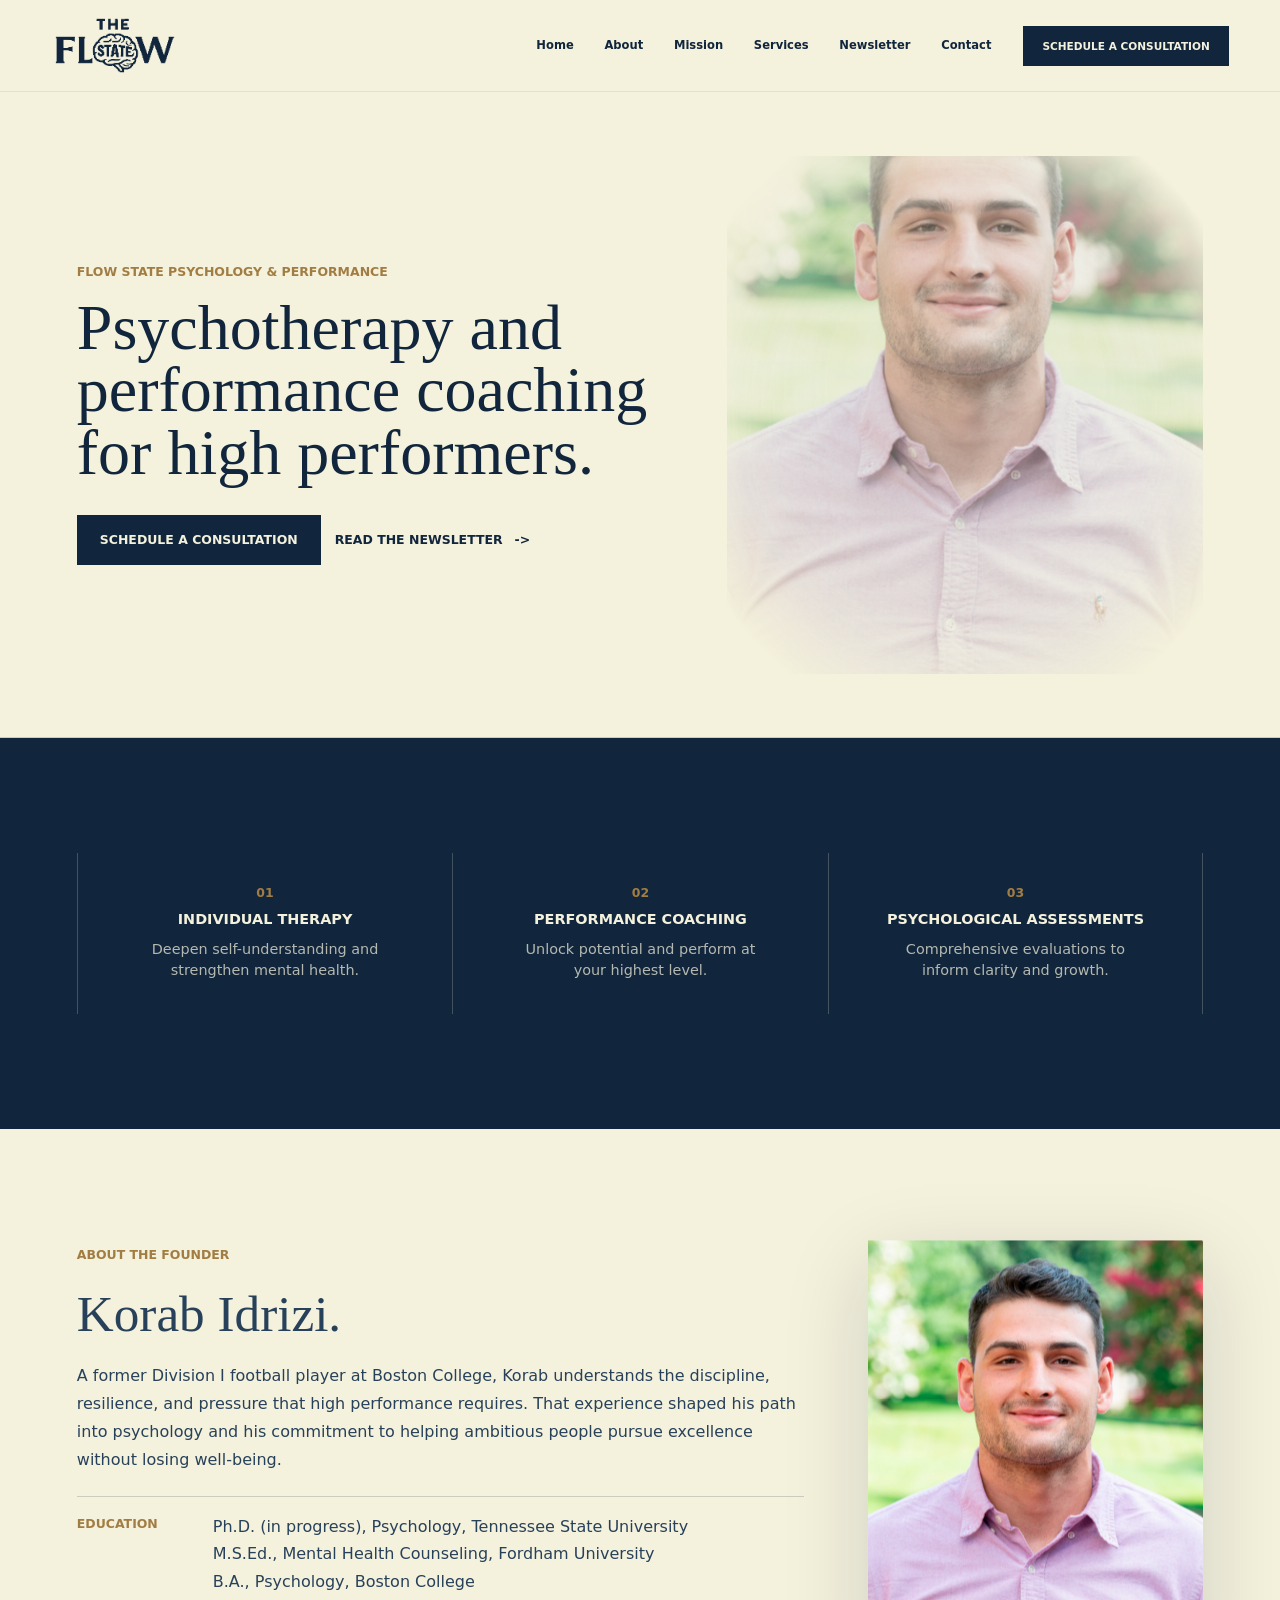
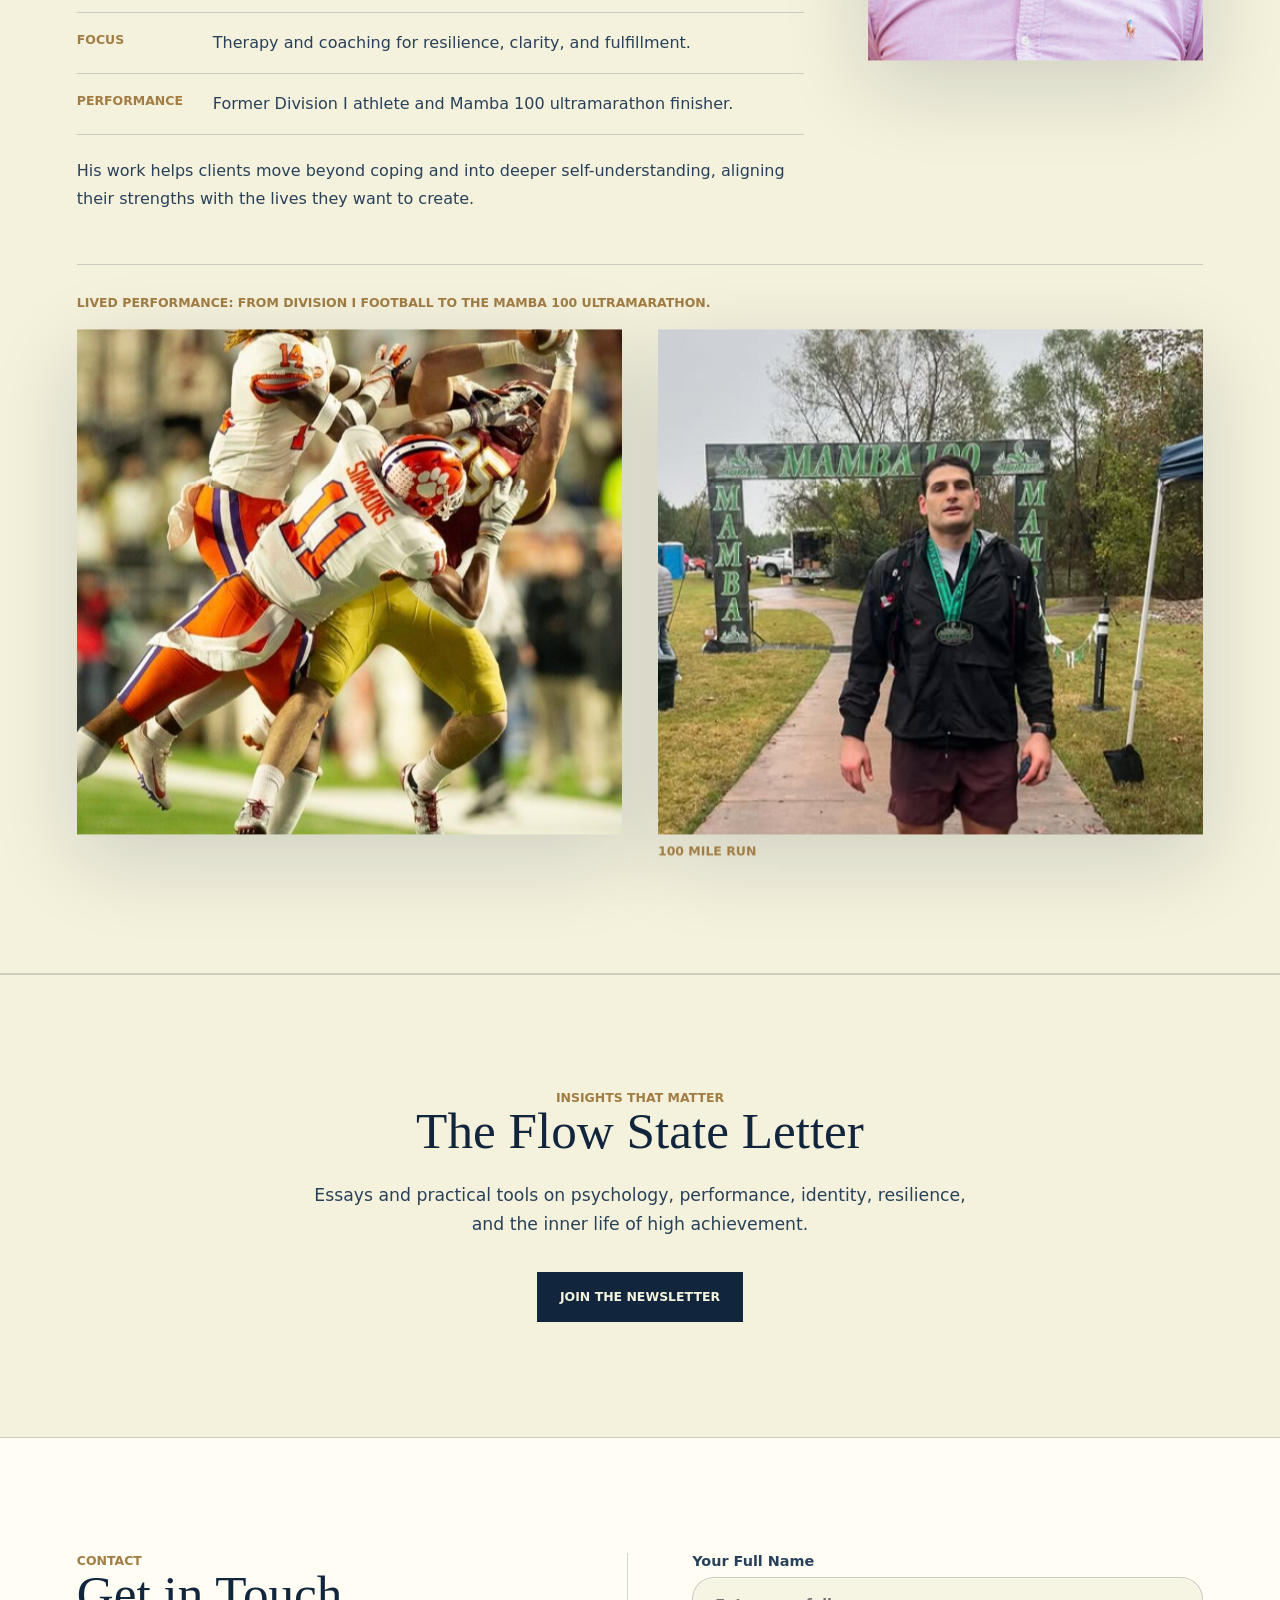
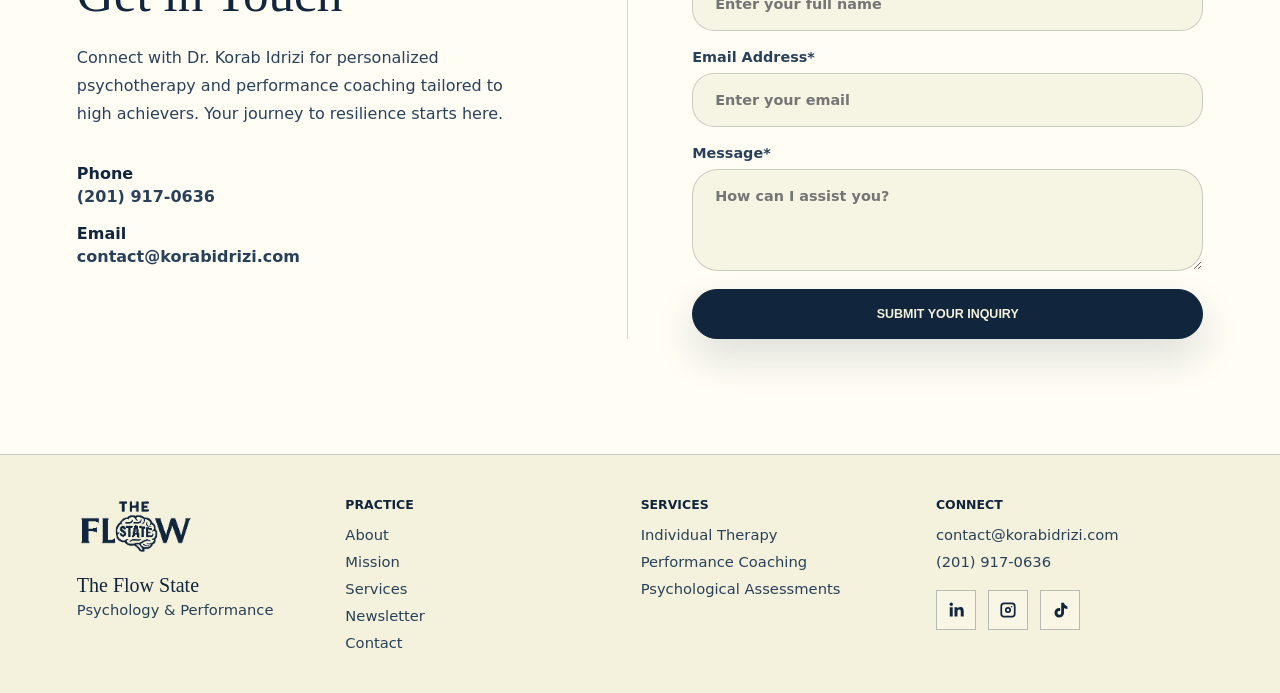
==== index.html @ d8d3789c "Initial commit" ====
<!doctype html>
<html lang="en">
  <head>
    <meta charset="UTF-8" />
    <meta name="viewport" content="width=device-width, initial-scale=1.0" />
    <title>The Flow State | Psychology & Performance</title>
    <meta
      name="description"
      content="Psychotherapy, performance coaching, and psychological assessment for high performers."
    />
    <link rel="stylesheet" href="styles.css?v=premium-scroll-effects" />
  </head>
  <body>
    <div class="scroll-progress" data-scroll-progress aria-hidden="true"></div>
    <header class="site-header" data-header>
      <a class="brand" href="index.html" aria-label="The Flow State home">
        <img
          src="assets/logo-transparent-cropped.png"
          alt="The Flow State logo"
        />
      </a>
      <nav class="nav" aria-label="Primary navigation">
        <a href="index.html">Home</a>
        <a href="index.html#about">About</a>
        <a href="mission.html">Mission</a>
        <a href="services.html">Services</a>
        <a href="index.html#newsletter">Newsletter</a>
        <a href="index.html#contact">Contact</a>
      </nav>
      <a class="header-cta" href="index.html#contact">Schedule a consultation</a>
    </header>

    <main id="top">
      <section class="hero" aria-labelledby="hero-title">
        <div class="hero-content reveal">
          <p class="eyebrow">Flow State Psychology & Performance</p>
          <h1 id="hero-title">Psychotherapy and performance coaching for high performers.</h1>
          <div class="hero-actions" aria-label="Primary actions">
            <a class="button button-dark" href="index.html#contact">Schedule a consultation</a>
            <a class="text-link" href="index.html#newsletter">Read the newsletter</a>
          </div>
        </div>
        <div class="hero-video parallax-media" aria-label="Flow state hero video">
          <video autoplay muted loop playsinline poster="assets/korab-headshot.png">
            <source src="assets/hero-flow.mp4" type="video/mp4" />
          </video>
        </div>
      </section>

      <section class="service-band scroll-reveal" id="services" aria-label="Core services">
        <article>
          <span>01</span>
          <h3>Individual Therapy</h3>
          <p>Deepen self-understanding and strengthen mental health.</p>
          <a href="services.html#therapy" aria-label="Learn more about Individual Therapy"></a>
        </article>
        <article>
          <span>02</span>
          <h3>Performance Coaching</h3>
          <p>Unlock potential and perform at your highest level.</p>
          <a href="services.html#coaching" aria-label="Learn more about Performance Coaching"></a>
        </article>
        <article>
          <span>03</span>
          <h3>Psychological Assessments</h3>
          <p>Comprehensive evaluations to inform clarity and growth.</p>
          <a href="services.html#assessments" aria-label="Learn more about Psychological Assessments"></a>
        </article>
      </section>

      <section class="intro about-section scroll-reveal" id="about">
        <div class="about-main">
          <div class="intro-copy">
            <p class="section-kicker">About the founder</p>
            <h2>Korab Idrizi.</h2>
            <p>
              A former Division I football player at Boston College, Korab
              understands the discipline, resilience, and pressure that high
              performance requires. That experience shaped his path into
              psychology and his commitment to helping ambitious people pursue
              excellence without losing well-being.
            </p>
            <div class="bio-points" aria-label="Korab Idrizi background highlights">
              <div>
                <span>Education</span>
                <p>
                  Ph.D. (in progress), Psychology, Tennessee State University<br />
                  M.S.Ed., Mental Health Counseling, Fordham University<br />
                  B.A., Psychology, Boston College
                </p>
              </div>
              <div>
                <span>Focus</span>
                <p>Therapy and coaching for resilience, clarity, and fulfillment.</p>
              </div>
              <div>
                <span>Performance</span>
                <p>Former Division I athlete and Mamba 100 ultramarathon finisher.</p>
              </div>
            </div>
            <p>
              His work helps clients move beyond coping and into deeper
              self-understanding, aligning their strengths with the lives they
              want to create.
            </p>
          </div>
          <div class="about-media">
            <img class="intro-image headshot parallax-media" src="assets/korab-headshot.png" alt="Korab Idrizi" />
          </div>
        </div>
        <div class="about-performance">
          <p class="section-kicker">
            Lived performance: from Division I football to the Mamba 100 ultramarathon.
          </p>
          <div class="performance-images">
            <figure class="performance-figure parallax-media">
              <img
                class="intro-image football"
                src="assets/korab-football.jpg"
                alt="College football game action"
              />
            </figure>
            <figure class="performance-figure parallax-media">
              <img
                class="intro-image mamba"
                src="assets/korab-mamba-100.png"
                alt="Korab Idrizi after completing the Mamba 100 ultramarathon"
              />
              <figcaption>100 mile run</figcaption>
            </figure>
          </div>
        </div>
      </section>

      <section class="newsletter scroll-reveal" id="newsletter">
        <div>
          <p class="section-kicker">Insights that matter</p>
          <h2>The Flow State Letter</h2>
          <p>
            Essays and practical tools on psychology, performance, identity,
            resilience, and the inner life of high achievement.
          </p>
        </div>
        <a class="button button-dark" href="https://newsletter.korabidrizi.com/">Join the newsletter</a>
      </section>

      <section class="contact-section scroll-reveal" id="contact">
        <div class="contact-copy">
          <p class="section-kicker">Contact</p>
          <h2>Get in Touch</h2>
          <p>
            Connect with Dr. Korab Idrizi for personalized psychotherapy and
            performance coaching tailored to high achievers. Your journey to
            resilience starts here.
          </p>
          <div class="contact-details">
            <div>
              <span>Phone</span>
              <a href="tel:+12019170636">(201) 917-0636</a>
            </div>
            <div>
              <span>Email</span>
              <a href="mailto:contact@korabidrizi.com">contact@korabidrizi.com</a>
            </div>
          </div>
        </div>
        <form class="contact-form" aria-label="Contact form">
          <label>
            Your Full Name
            <input type="text" name="name" placeholder="Enter your full name" />
          </label>
          <label>
            Email Address*
            <input type="email" name="email" placeholder="Enter your email" />
          </label>
          <label>
            Message*
            <textarea name="message" rows="4" placeholder="How can I assist you?"></textarea>
          </label>
          <button class="button button-dark" type="button">Submit Your Inquiry</button>
        </form>
      </section>

    </main>

    <footer class="footer">
      <div class="footer-brand">
        <img
          src="assets/logo-transparent-cropped.png"
          alt="The Flow State logo"
        />
        <p>The Flow State</p>
        <span>Psychology & Performance</span>
      </div>
      <nav aria-label="Footer navigation">
        <strong>Practice</strong>
        <a href="index.html#about">About</a>
        <a href="mission.html">Mission</a>
        <a href="services.html">Services</a>
        <a href="index.html#newsletter">Newsletter</a>
        <a href="index.html#contact">Contact</a>
      </nav>
      <nav aria-label="Services">
        <strong>Services</strong>
        <a href="services.html#therapy">Individual Therapy</a>
        <a href="services.html#coaching">Performance Coaching</a>
        <a href="services.html#assessments">Psychological Assessments</a>
      </nav>
      <div class="footer-contact">
        <strong>Connect</strong>
        <a href="mailto:contact@korabidrizi.com">contact@korabidrizi.com</a>
        <a href="tel:+12019170636">(201) 917-0636</a>
        <div class="social-row" id="socials">
          <a href="https://www.linkedin.com/in/korabidrizi/" aria-label="Korab Idrizi on LinkedIn">
            <svg viewBox="0 0 24 24" aria-hidden="true">
              <path d="M5.2 8.9h3.2v10.3H5.2V8.9Zm1.6-5.1a1.9 1.9 0 1 1 0 3.8 1.9 1.9 0 0 1 0-3.8Zm3.6 5.1h3.1v1.4h.1c.4-.8 1.5-1.7 3-1.7 3.2 0 3.8 2.1 3.8 4.9v5.7h-3.2v-5c0-1.2 0-2.7-1.7-2.7s-1.9 1.3-1.9 2.6v5.1h-3.2V8.9Z" />
            </svg>
          </a>
          <a href="https://www.instagram.com/thekorabidrizi/" aria-label="The Korab Idrizi on Instagram">
            <svg viewBox="0 0 24 24" aria-hidden="true">
              <path d="M7.8 3.7h8.4a4.1 4.1 0 0 1 4.1 4.1v8.4a4.1 4.1 0 0 1-4.1 4.1H7.8a4.1 4.1 0 0 1-4.1-4.1V7.8a4.1 4.1 0 0 1 4.1-4.1Zm8.2 1.9H8A2.4 2.4 0 0 0 5.6 8v8A2.4 2.4 0 0 0 8 18.4h8a2.4 2.4 0 0 0 2.4-2.4V8A2.4 2.4 0 0 0 16 5.6Zm-4 3.1a3.3 3.3 0 1 1 0 6.6 3.3 3.3 0 0 1 0-6.6Zm0 1.9a1.4 1.4 0 1 0 0 2.8 1.4 1.4 0 0 0 0-2.8Zm4-3a.8.8 0 1 1 0 1.6.8.8 0 0 1 0-1.6Z" />
            </svg>
          </a>
          <a href="https://www.tiktok.com/@korabidrizi" aria-label="Korab Idrizi on TikTok">
            <svg viewBox="0 0 24 24" aria-hidden="true">
              <path d="M16.3 4.2c.5 2.1 1.8 3.4 3.8 3.6v3.1a6.9 6.9 0 0 1-3.7-1.2v5.1c0 3.1-2.1 5.4-5.2 5.4a5 5 0 0 1-5.2-5.1c0-3.4 2.9-5.7 6.2-5.1v3.2c-1.5-.5-3 .3-3 1.8 0 1.2.9 2.1 2 2.1 1.3 0 2.1-.8 2.1-2.5V4.2h3Z" />
            </svg>
          </a>
        </div>
      </div>
    </footer>

    <script src="script.js?v=premium-scroll-effects"></script>
  </body>
</html>
---- styles.css ----
:root {
  --ink: #11263d;
  --ink-soft: #28415a;
  --paper: #f4f1dc;
  --paper-deep: #ebe5ca;
  --white: #fffdf4;
  --line: rgba(17, 38, 61, 0.18);
  --accent: #a27d43;
  --shadow: 0 24px 80px rgba(17, 38, 61, 0.16);
}

* {
  box-sizing: border-box;
}

html {
  scroll-behavior: smooth;
  scroll-padding-top: 104px;
}

body {
  margin: 0;
  background: var(--paper);
  color: var(--ink);
  font-family:
    Inter, ui-sans-serif, system-ui, -apple-system, BlinkMacSystemFont, "Segoe UI",
    sans-serif;
}

body::before {
  position: fixed;
  inset: 0;
  z-index: -1;
  pointer-events: none;
  content: "";
  opacity: 0.24;
  background-image:
    radial-gradient(rgba(17, 38, 61, 0.18) 0.7px, transparent 0.7px),
    radial-gradient(rgba(162, 125, 67, 0.12) 0.7px, transparent 0.7px);
  background-position:
    0 0,
    11px 13px;
  background-size: 22px 22px;
}

a {
  color: inherit;
  text-decoration: none;
}

img {
  display: block;
  max-width: 100%;
}

.site-header {
  position: sticky;
  top: 0;
  left: 0;
  right: 0;
  z-index: 20;
  display: grid;
  grid-template-columns: auto 1fr auto;
  align-items: center;
  gap: 32px;
  min-height: 84px;
  padding: 14px clamp(20px, 4vw, 64px);
  color: var(--ink);
  background: rgba(244, 241, 220, 0.9);
  box-shadow: 0 1px 0 rgba(17, 38, 61, 0.08);
  backdrop-filter: blur(18px);
  transition:
    color 220ms ease,
    background 220ms ease,
    box-shadow 220ms ease,
    min-height 220ms ease;
}

.site-header.scrolled {
  min-height: 72px;
  color: var(--ink);
  background: rgba(244, 241, 220, 0.92);
  box-shadow: 0 1px 0 var(--line);
  backdrop-filter: blur(18px);
}

.brand img {
  width: 128px;
  background: transparent;
  border: 0;
}

.nav {
  justify-self: end;
  display: flex;
  gap: clamp(16px, 2.4vw, 34px);
  font-size: 0.72rem;
  font-weight: 650;
}

.nav a {
  padding-block: 8px;
  border-bottom: 1px solid transparent;
}

.nav a:hover {
  border-color: currentColor;
}

.header-cta {
  display: inline-flex;
  min-height: 40px;
  align-items: center;
  border: 1px solid var(--ink);
  background: var(--ink);
  color: var(--paper);
  padding: 0 18px;
  font-size: 0.66rem;
  font-weight: 850;
  text-transform: uppercase;
  transition:
    background 180ms ease,
    color 180ms ease;
}

.header-cta:hover {
  background: transparent;
  color: var(--ink);
}

.site-header.scrolled .header-cta:hover {
  background: var(--ink);
  color: var(--paper);
}

.hero {
  position: relative;
  display: grid;
  grid-template-columns: minmax(420px, 0.95fr) minmax(380px, 0.78fr);
  gap: clamp(38px, 5.5vw, 88px);
  min-height: auto;
  align-items: center;
  padding: clamp(42px, 5vw, 72px) clamp(20px, 6vw, 88px) clamp(44px, 5vw, 76px);
  color: var(--ink);
  border-bottom: 1px solid var(--line);
}

.hero-content {
  position: relative;
  align-self: center;
  width: min(780px, 100%);
}

.eyebrow,
.section-kicker {
  margin: 0 0 18px;
  color: var(--accent);
  font-size: 0.78rem;
  font-weight: 750;
  letter-spacing: 0;
  text-transform: uppercase;
}

.hero h1,
h2,
h3 {
  margin: 0;
  font-family: Georgia, "Times New Roman", serif;
  font-weight: 500;
  letter-spacing: 0;
}

.hero h1 {
  max-width: 780px;
  color: var(--ink);
  font-size: clamp(3rem, 5vw, 5.85rem);
  line-height: 0.98;
  text-shadow: none;
}

.hero-actions {
  display: flex;
  flex-wrap: wrap;
  gap: 14px;
  margin-top: 30px;
}

.button {
  display: inline-flex;
  min-height: 50px;
  align-items: center;
  justify-content: center;
  border: 1px solid currentColor;
  padding: 0 22px;
  font-size: 0.78rem;
  font-weight: 850;
  text-transform: uppercase;
  transition:
    transform 180ms ease,
    background 180ms ease,
    color 180ms ease,
    border-color 180ms ease;
}

.button:hover {
  transform: translateY(-2px);
}

.button-light {
  background: var(--white);
  color: var(--ink);
  border-color: var(--white);
}

.button-ghost {
  color: var(--white);
}

.button-dark {
  background: var(--ink);
  color: var(--paper);
  border-color: var(--ink);
}

.text-link {
  display: inline-flex;
  min-height: 50px;
  align-items: center;
  color: var(--ink);
  font-size: 0.78rem;
  font-weight: 850;
  text-transform: uppercase;
}

.text-link::after {
  content: "->";
  margin-left: 12px;
}

.dark-link {
  min-height: auto;
  margin-top: 8px;
}

.hero-video {
  position: relative;
  width: 100%;
  aspect-ratio: 0.92 / 1;
  min-height: 500px;
  max-height: 620px;
  overflow: hidden;
  background: transparent;
  box-shadow: none;
  -webkit-mask-image: radial-gradient(ellipse at center, #000 0 56%, rgba(0, 0, 0, 0.84) 68%, transparent 88%);
  mask-image: radial-gradient(ellipse at center, #000 0 56%, rgba(0, 0, 0, 0.84) 68%, transparent 88%);
}

.hero-video::after {
  position: absolute;
  inset: 0;
  content: "";
  pointer-events: none;
  background:
    radial-gradient(circle at 50% 44%, transparent 0 36%, rgba(244, 241, 220, 0.24) 68%, rgba(244, 241, 220, 0.58) 100%),
    linear-gradient(180deg, rgba(244, 241, 220, 0.04), rgba(244, 241, 220, 0.28));
}

.hero-video video {
  width: 100%;
  height: 100%;
  object-fit: cover;
  opacity: 0.78;
  filter: saturate(0.68) contrast(0.88);
}

.service-band {
  display: grid;
  grid-template-columns: repeat(3, 1fr);
  gap: 0;
  background: var(--ink);
  color: var(--paper);
  padding: 0 clamp(20px, 6vw, 88px);
}

.service-band article {
  position: relative;
  display: grid;
  justify-items: center;
  gap: 12px;
  min-height: 154px;
  align-content: center;
  border-left: 1px solid rgba(244, 241, 220, 0.22);
  padding: 32px 28px;
  text-align: center;
  transition:
    background 180ms ease,
    transform 180ms ease;
}

.service-band article:last-child {
  border-right: 1px solid rgba(244, 241, 220, 0.22);
}

.service-band article:hover {
  background: rgba(255, 253, 244, 0.06);
  transform: translateY(-2px);
}

.service-band article > a {
  position: absolute;
  inset: 0;
}

.service-band span {
  color: var(--accent);
  font-size: 0.78rem;
  font-weight: 900;
}

.service-band h3 {
  font-family: Inter, ui-sans-serif, system-ui, sans-serif;
  font-size: 0.9rem;
  font-weight: 850;
  text-transform: uppercase;
}

.service-band p {
  max-width: 250px;
  margin: 0;
  color: rgba(244, 241, 220, 0.72);
  font-size: 0.9rem;
  line-height: 1.5;
}

section:not(.hero) {
  padding: clamp(72px, 9vw, 128px) clamp(20px, 6vw, 88px);
}

.section-grid {
  display: grid;
  grid-template-columns: minmax(300px, 0.66fr) minmax(390px, 0.84fr) minmax(300px, 0.6fr);
  gap: clamp(30px, 4.5vw, 66px);
  align-items: start;
  border-bottom: 1px solid var(--line);
}

.about-section {
  border-bottom: 1px solid var(--line);
}

.about-main {
  display: grid;
  grid-template-columns: minmax(0, 1fr) minmax(280px, 0.46fr);
  gap: clamp(34px, 5vw, 76px);
  align-items: start;
}

h2 {
  font-size: clamp(2.15rem, 4vw, 4.55rem);
  line-height: 1.02;
}

h3 {
  font-size: clamp(2rem, 4vw, 3.7rem);
  line-height: 1.02;
}

.intro-copy {
  display: grid;
  gap: 22px;
  align-content: start;
  color: var(--ink-soft);
  font-size: clamp(0.98rem, 1.25vw, 1.1rem);
  line-height: 1.74;
}

.intro-copy .lead {
  color: var(--ink);
  font-family: Georgia, "Times New Roman", serif;
  font-size: clamp(1.45rem, 2vw, 2.05rem);
  line-height: 1.22;
}

.bio-points {
  display: grid;
  gap: 0;
  border-top: 1px solid var(--line);
  border-bottom: 1px solid var(--line);
}

.bio-points div {
  display: grid;
  grid-template-columns: 118px 1fr;
  gap: 18px;
  padding: 16px 0;
}

.bio-points div + div {
  border-top: 1px solid var(--line);
}

.bio-points span {
  color: var(--accent);
  font-size: 0.78rem;
  font-weight: 900;
  text-transform: uppercase;
}

.bio-points p {
  margin: 0;
}

.about-title {
  display: grid;
  align-content: start;
  gap: clamp(26px, 4vw, 46px);
}

.about-media {
  display: grid;
  gap: 18px;
}

.about-performance {
  margin-top: clamp(30px, 4vw, 52px);
  padding-top: clamp(20px, 2.5vw, 30px);
  border-top: 1px solid var(--line);
}

.about-performance .section-kicker {
  max-width: 720px;
  margin-bottom: 18px;
}

.performance-images {
  display: grid;
  grid-template-columns: minmax(0, 1fr) minmax(0, 1fr);
  gap: clamp(18px, 3vw, 36px);
  align-items: stretch;
}

.performance-figure {
  display: grid;
  gap: 10px;
  margin: 0;
  align-content: start;
}

.performance-figure figcaption {
  color: var(--accent);
  font-size: 0.78rem;
  font-weight: 900;
  letter-spacing: 0;
  line-height: 1.2;
  text-transform: uppercase;
}

.intro-image {
  width: 100%;
  height: auto;
  object-fit: cover;
  object-position: center top;
  box-shadow: var(--shadow);
}

.intro-image.headshot {
  aspect-ratio: 0.86 / 1.08;
}

.intro-image.football {
  aspect-ratio: 1.08 / 1;
  object-position: center;
}

.intro-image.mamba {
  aspect-ratio: 1.08 / 1;
  object-position: center 28%;
}

.intro-copy p,
.newsletter p,
.contact-copy p,
.service-panel p {
  margin: 0;
}

.section-heading {
  display: grid;
  grid-template-columns: minmax(260px, 0.7fr) minmax(300px, 1.3fr);
  gap: clamp(36px, 7vw, 96px);
  margin-bottom: clamp(36px, 5vw, 68px);
}

.services {
  background: var(--white);
}

.service-layout {
  display: grid;
  grid-template-columns: minmax(260px, 0.7fr) minmax(320px, 1.3fr);
  gap: clamp(28px, 5vw, 72px);
  align-items: stretch;
}

.service-tabs {
  display: grid;
  align-content: start;
  border-top: 1px solid var(--line);
}

.service-tab {
  display: grid;
  grid-template-columns: 42px 1fr;
  gap: 16px;
  align-items: center;
  width: 100%;
  border: 0;
  border-bottom: 1px solid var(--line);
  background: transparent;
  color: var(--ink);
  padding: 24px 0;
  text-align: left;
  font: inherit;
  font-size: clamp(1.05rem, 1.7vw, 1.4rem);
  cursor: pointer;
}

.service-tab span {
  color: var(--accent);
  font-size: 0.78rem;
  font-weight: 800;
}

.service-tab.active {
  color: var(--accent);
}

.service-panel {
  min-height: 460px;
  background: var(--ink);
  color: var(--paper);
  padding: clamp(28px, 5vw, 64px);
  box-shadow: var(--shadow);
}

.panel-label {
  color: var(--accent);
  font-size: 0.78rem;
  font-weight: 800;
  text-transform: uppercase;
}

.service-panel h3 {
  margin-top: 42px;
}

.service-panel p:not(.panel-label) {
  max-width: 680px;
  margin-top: 28px;
  color: rgba(244, 241, 220, 0.78);
  font-size: clamp(1rem, 1.5vw, 1.2rem);
  line-height: 1.75;
}

.service-panel ul {
  display: grid;
  gap: 14px;
  margin: 42px 0 0;
  padding: 0;
  list-style: none;
}

.service-panel li {
  border-top: 1px solid rgba(244, 241, 220, 0.2);
  padding-top: 14px;
}

.philosophy {
  background: var(--paper-deep);
}

.philosophy-stack {
  display: grid;
  gap: 22px;
}

.philosophy-stack div {
  display: grid;
  grid-template-columns: 48px 1fr;
  gap: 20px;
  border-top: 1px solid var(--line);
  padding-top: 24px;
}

.philosophy-stack span {
  color: var(--accent);
  font-weight: 850;
}

.philosophy-stack p {
  margin: 0;
  color: var(--ink-soft);
  font-size: clamp(1.08rem, 1.7vw, 1.45rem);
  line-height: 1.55;
}

.newsletter {
  display: grid;
  grid-template-columns: 1fr;
  gap: 32px;
  justify-items: center;
  text-align: center;
  background: var(--paper);
  color: var(--ink);
  border-top: 1px solid var(--line);
  border-bottom: 1px solid var(--line);
}

.newsletter p:not(.section-kicker) {
  max-width: 680px;
  margin-top: 24px;
  color: var(--ink-soft);
  font-size: 1.08rem;
  line-height: 1.7;
}

.contact-section {
  display: grid;
  grid-template-columns: minmax(300px, 0.8fr) minmax(320px, 1fr);
  gap: clamp(36px, 7vw, 96px);
  background: var(--white);
}

.services-hero {
  display: grid;
  justify-items: center;
  text-align: center;
  border-bottom: 1px solid var(--line);
}

.services-hero h1,
.services-cta h2 {
  margin: 0;
  font-family: Georgia, "Times New Roman", serif;
  font-size: clamp(3.8rem, 8vw, 8rem);
  font-weight: 500;
  line-height: 0.94;
}

.services-hero p:not(.eyebrow),
.services-cta p:not(.section-kicker) {
  max-width: 760px;
  margin: 26px 0 0;
  color: var(--ink-soft);
  font-size: clamp(1.02rem, 1.45vw, 1.22rem);
  line-height: 1.72;
}

.services-jump {
  display: grid;
  grid-template-columns: repeat(3, 1fr);
  padding-top: 0;
  padding-bottom: 0;
  border-bottom: 1px solid var(--line);
}

.services-jump a {
  display: grid;
  min-height: 86px;
  place-items: center;
  border-left: 1px solid var(--line);
  color: var(--ink);
  font-size: 0.78rem;
  font-weight: 850;
  text-transform: uppercase;
  transition:
    background 180ms ease,
    color 180ms ease;
}

.services-jump a:last-child {
  border-right: 1px solid var(--line);
}

.services-jump a:hover {
  background: var(--ink);
  color: var(--paper);
}

.service-showcase {
  display: grid;
  grid-template-columns: minmax(330px, 0.78fr) minmax(360px, 1fr);
  gap: clamp(34px, 6vw, 92px);
  align-items: center;
  border-bottom: 1px solid var(--line);
}

.service-showcase-dark {
  background: var(--white);
}

.service-copy {
  display: grid;
  align-content: start;
}

.service-copy h2 {
  max-width: 760px;
}

.service-copy p:not(.section-kicker) {
  margin: 26px 0 0;
  color: var(--ink-soft);
  font-size: clamp(1rem, 1.35vw, 1.18rem);
  line-height: 1.76;
}

.service-copy ul {
  display: grid;
  gap: 12px;
  margin: 32px 0 0;
  padding: 0;
  list-style: none;
}

.service-copy li {
  border-top: 1px solid var(--line);
  padding-top: 12px;
  color: var(--ink-soft);
}

.service-showcase img {
  width: 100%;
  aspect-ratio: 1.18 / 0.82;
  object-fit: cover;
  box-shadow: var(--shadow);
}

.mission-hero {
  display: grid;
  grid-template-columns: minmax(360px, 0.95fr) minmax(330px, 0.62fr);
  gap: clamp(42px, 7vw, 108px);
  align-items: center;
  border-bottom: 1px solid var(--line);
}

.mission-hero-copy {
  display: grid;
  gap: 24px;
  align-content: center;
}

.mission-hero h1 {
  max-width: 860px;
  margin: 0;
  font-family: Georgia, "Times New Roman", serif;
  font-size: clamp(2.8rem, 5.7vw, 6.2rem);
  font-weight: 500;
  line-height: 0.98;
}

.mission-hero-copy p:not(.eyebrow),
.mission-bridge-copy p,
.mission-statement-copy p {
  margin: 0;
  color: var(--ink-soft);
  font-size: clamp(1rem, 1.28vw, 1.14rem);
  line-height: 1.76;
}

.mission-portrait {
  display: grid;
  gap: 14px;
  margin: 0;
}

.mission-portrait img {
  width: 100%;
  max-height: 780px;
  aspect-ratio: 0.72 / 1;
  object-fit: cover;
  object-position: center top;
  box-shadow: var(--shadow);
}

.mission-portrait figcaption {
  color: var(--accent);
  font-size: 0.78rem;
  font-weight: 900;
  letter-spacing: 0;
  line-height: 1.35;
  text-transform: uppercase;
}

.mission-bridge {
  display: grid;
  grid-template-columns: minmax(300px, 0.78fr) minmax(360px, 1fr);
  gap: clamp(34px, 6vw, 92px);
  align-items: start;
  border-bottom: 1px solid var(--line);
}

.mission-bridge h2,
.mission-statement h2 {
  max-width: 760px;
  margin: 0;
}

.mission-bridge-copy,
.mission-statement-copy {
  display: grid;
  gap: 22px;
}

.mission-statement {
  border-bottom: 1px solid var(--line);
}

.mission-statement-grid {
  display: grid;
  grid-template-columns: minmax(320px, 0.72fr) minmax(390px, 1fr);
  gap: clamp(34px, 6vw, 92px);
  align-items: start;
  margin-top: 22px;
}

.mission-statement-copy blockquote {
  margin: 10px 0;
  border-top: 1px solid var(--line);
  border-bottom: 1px solid var(--line);
  padding: clamp(24px, 4vw, 42px) 0;
  color: var(--ink);
  font-family: Georgia, "Times New Roman", serif;
  font-size: clamp(1.8rem, 3.2vw, 3.45rem);
  line-height: 1.06;
}

.services-cta {
  display: grid;
  justify-items: center;
  text-align: center;
  background: var(--ink);
  color: var(--paper);
}

.services-cta h2 {
  max-width: 780px;
  color: var(--paper);
}

.services-cta p:not(.section-kicker) {
  color: rgba(244, 241, 220, 0.74);
}

.services-cta .button {
  margin-top: 34px;
}

.contact-copy p:not(.section-kicker) {
  max-width: 560px;
  margin-top: 24px;
  color: var(--ink-soft);
  line-height: 1.75;
}

.contact-details {
  display: grid;
  gap: 18px;
  margin-top: 36px;
}

.contact-details div {
  display: grid;
  gap: 4px;
}

.contact-details span {
  color: var(--ink);
  font-weight: 850;
}

.contact-details a {
  color: var(--ink-soft);
  font-weight: 750;
}

.contact-form {
  display: grid;
  gap: 18px;
  align-self: start;
  border-left: 1px solid var(--line);
  padding-left: clamp(24px, 5vw, 64px);
}

label {
  display: grid;
  gap: 8px;
  color: var(--ink-soft);
  font-size: 0.9rem;
  font-weight: 750;
}

input,
textarea {
  width: 100%;
  border: 1px solid rgba(17, 38, 61, 0.2);
  border-radius: 22px;
  background: rgba(244, 241, 220, 0.76);
  color: var(--ink);
  padding: 18px 22px;
  font: inherit;
  box-shadow: inset 0 1px 0 rgba(255, 253, 244, 0.65);
  transition:
    border-color 180ms ease,
    box-shadow 180ms ease,
    background 180ms ease;
}

input:focus,
textarea:focus {
  outline: 0;
  border-color: rgba(162, 125, 67, 0.62);
  background: var(--white);
  box-shadow:
    inset 0 1px 0 rgba(255, 253, 244, 0.9),
    0 0 0 4px rgba(162, 125, 67, 0.14);
}

textarea {
  border-radius: 26px;
  resize: vertical;
}

.contact-form .button {
  border-radius: 999px;
  box-shadow: 0 18px 42px rgba(17, 38, 61, 0.14);
}

.footer {
  display: grid;
  grid-template-columns: minmax(180px, 0.9fr) repeat(3, minmax(140px, 1fr));
  align-items: start;
  gap: 28px;
  padding: 42px clamp(20px, 6vw, 88px);
  background: var(--paper);
  border-top: 1px solid var(--line);
}

.footer img {
  width: 118px;
  margin-bottom: 18px;
}

.footer p {
  margin: 0 0 3px;
  font-family: Georgia, "Times New Roman", serif;
  font-size: 1.25rem;
}

.footer span,
.footer nav,
.footer-contact {
  color: var(--ink-soft);
  font-size: 0.92rem;
}

.footer nav,
.footer-contact {
  display: grid;
  gap: 10px;
}

.footer strong {
  margin-bottom: 4px;
  color: var(--ink);
  font-size: 0.78rem;
  text-transform: uppercase;
}

.footer-contact a {
  color: var(--ink-soft);
}

.social-row {
  display: flex;
  gap: 12px;
  margin-top: 10px;
}

.social-row a {
  display: grid;
  width: 40px;
  height: 40px;
  place-items: center;
  border: 1px solid rgba(17, 38, 61, 0.28);
  background: rgba(255, 253, 244, 0.42);
  color: var(--ink);
  transition:
    background 180ms ease,
    color 180ms ease,
    transform 180ms ease;
}

.social-row a:hover {
  background: var(--ink);
  color: var(--paper);
  transform: translateY(-2px);
}

.social-row svg {
  width: 22px;
  height: 22px;
  fill: currentColor;
}

.scroll-progress {
  position: fixed;
  top: 0;
  left: 0;
  z-index: 40;
  width: 100%;
  height: 3px;
  background: var(--accent);
  box-shadow: 0 0 18px rgba(162, 125, 67, 0.34);
  transform: scaleX(var(--scroll-progress, 0));
  transform-origin: left center;
}

.scroll-reveal {
  opacity: 0;
  transform: translate3d(0, 26px, 0);
  transition:
    opacity 760ms ease,
    transform 760ms cubic-bezier(0.2, 0.8, 0.2, 1);
}

.scroll-reveal.is-visible {
  opacity: 1;
  transform: translate3d(0, 0, 0);
}

.scroll-reveal > * {
  transition:
    opacity 720ms ease,
    transform 720ms cubic-bezier(0.2, 0.8, 0.2, 1);
}

.scroll-reveal:not(.is-visible) > * {
  opacity: 0;
  transform: translate3d(0, 16px, 0);
}

.scroll-reveal.is-visible > *:nth-child(2) {
  transition-delay: 90ms;
}

.scroll-reveal.is-visible > *:nth-child(3) {
  transition-delay: 160ms;
}

.scroll-reveal.is-visible > *:nth-child(4) {
  transition-delay: 230ms;
}

.parallax-media {
  --parallax-y: 0px;
  transform: translate3d(0, var(--parallax-y), 0);
  will-change: transform;
}

.reveal {
  opacity: 0;
  transform: translateY(18px);
  animation: reveal 720ms ease forwards;
}

.hero-note.reveal {
  animation-delay: 240ms;
}

@keyframes reveal {
  to {
    opacity: 1;
    transform: translateY(0);
  }
}

@media (prefers-reduced-motion: reduce) {
  html {
    scroll-behavior: auto;
  }

  *,
  *::before,
  *::after {
    animation-duration: 0.001ms !important;
    animation-iteration-count: 1 !important;
    scroll-behavior: auto !important;
    transition-duration: 0.001ms !important;
  }

  .scroll-reveal,
  .scroll-reveal > *,
  .parallax-media {
    opacity: 1 !important;
    transform: none !important;
  }
}

@media (max-width: 860px) {
  .site-header {
    grid-template-columns: auto auto;
    gap: 16px;
    min-height: 76px;
  }

  .brand img {
    width: 96px;
  }

  .nav {
    order: 3;
    grid-column: 1 / -1;
    justify-self: stretch;
    overflow-x: auto;
    padding-bottom: 4px;
  }

  .header-cta {
    justify-self: end;
  }

  .hero {
    grid-template-columns: 1fr;
    min-height: auto;
    padding-top: 34px;
  }

  .hero h1 {
    font-size: clamp(2.8rem, 13vw, 4.8rem);
  }

  .hero-video {
    aspect-ratio: 4 / 5;
    min-height: 430px;
  }

  .about-main,
  .performance-images,
  .section-grid,
  .section-heading,
  .service-layout,
  .service-band,
  .services-jump,
  .service-showcase,
  .mission-hero,
  .mission-bridge,
  .mission-statement-grid,
  .newsletter,
  .contact-section,
  .footer {
    grid-template-columns: 1fr;
  }

  .about-media {
    position: static;
  }

  .about-performance {
    margin-top: 34px;
  }

  .service-band {
    padding: 0 20px;
  }

  .service-band article,
  .service-band article:last-child {
    border-left: 0;
    border-right: 0;
    border-top: 1px solid rgba(244, 241, 220, 0.22);
  }

  .service-panel {
    min-height: auto;
  }

  .mission-hero h1 {
    font-size: clamp(2.55rem, 11vw, 4.35rem);
  }

  .mission-portrait {
    max-width: 520px;
  }

  .contact-form {
    border-left: 0;
    border-top: 1px solid var(--line);
    padding: 30px 0 0;
  }

  .footer nav {
    justify-content: flex-start;
  }
}

@media (max-width: 540px) {
  .header-cta {
    min-height: 38px;
    padding-inline: 12px;
    font-size: 0.82rem;
  }

  .hero-actions,
  .button,
  .text-link {
    width: 100%;
    justify-content: center;
  }
}
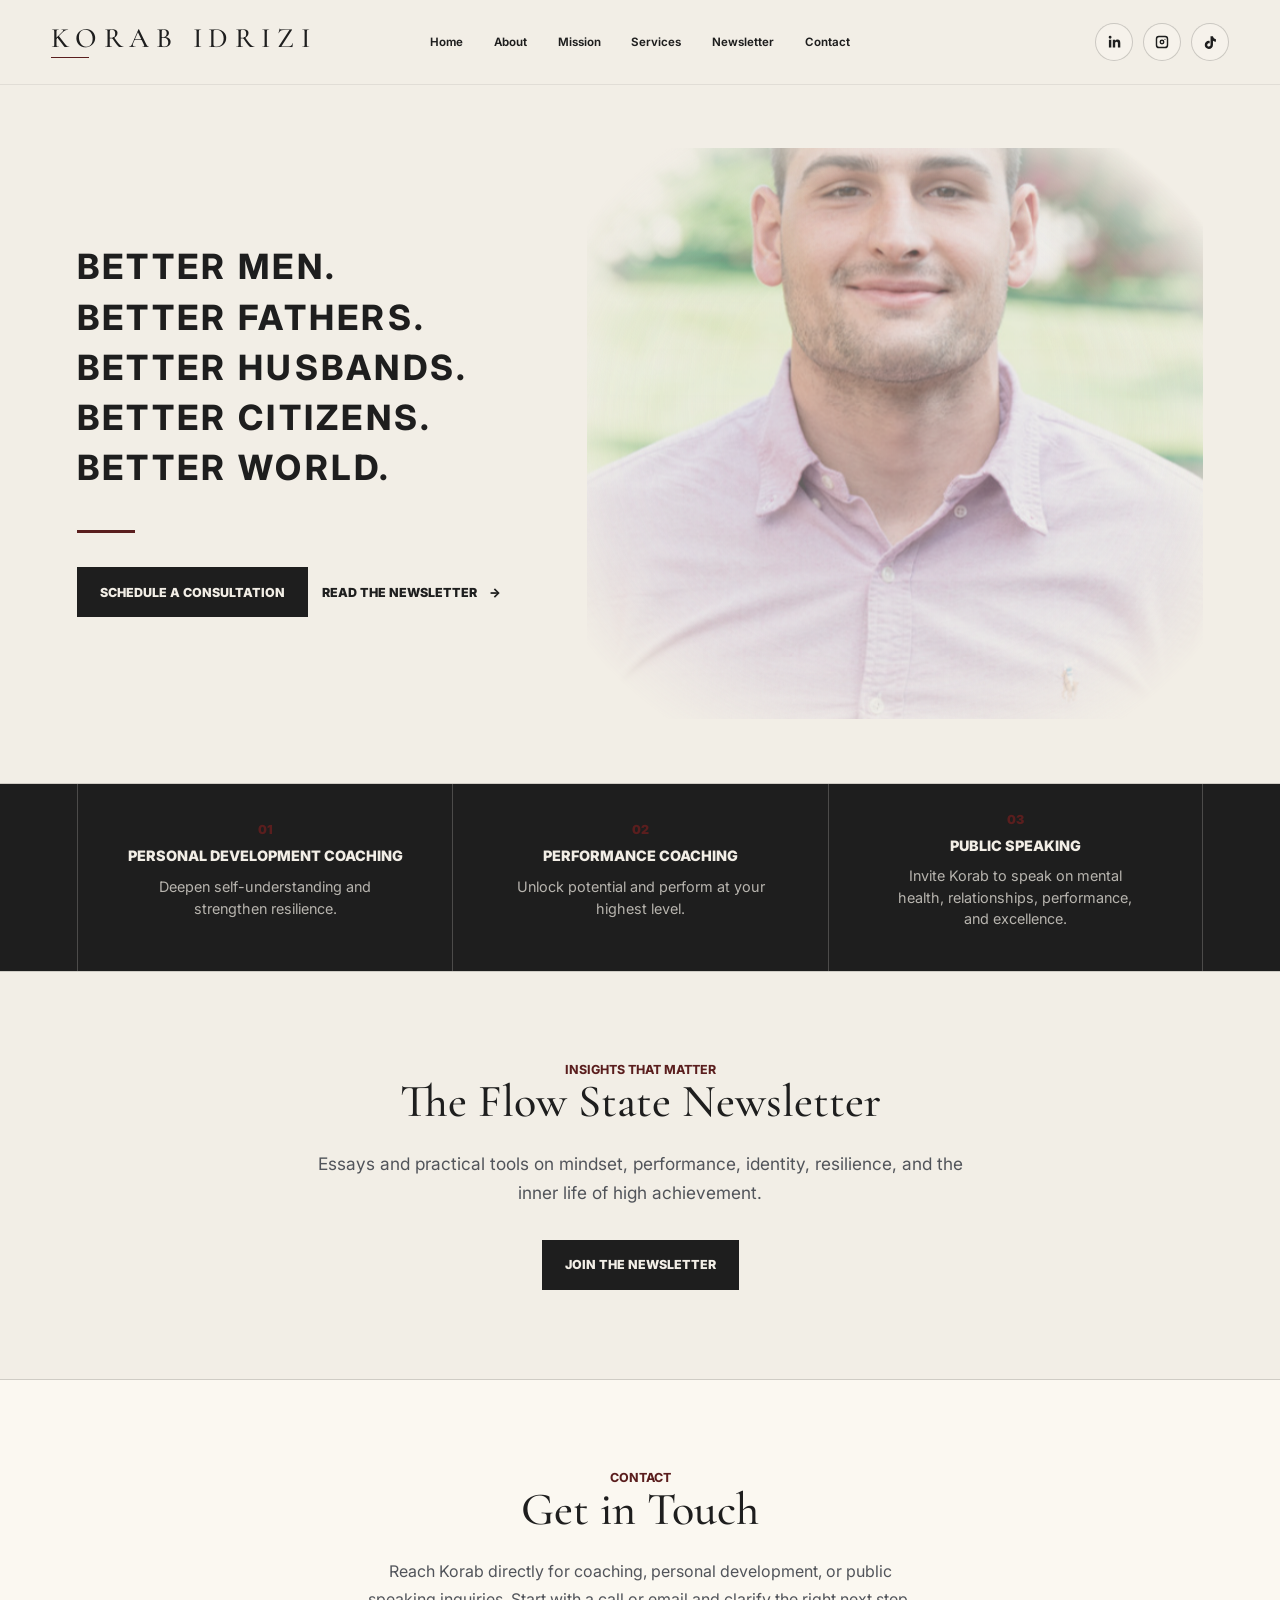
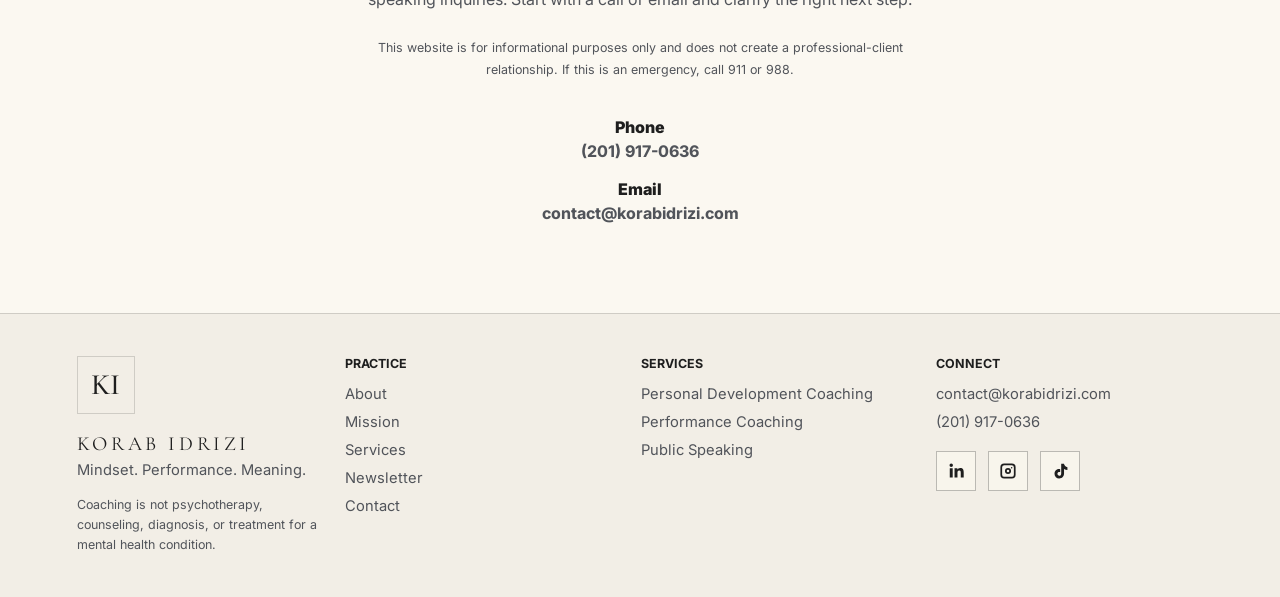
==== commit 18be9839: "Build Korab Idrizi website" ====
--- a/index.html
+++ b/index.html
@@ -3,46 +3,70 @@
   <head>
     <meta charset="UTF-8" />
     <meta name="viewport" content="width=device-width, initial-scale=1.0" />
-    <title>The Flow State | Psychology & Performance</title>
+    <title>Korab Idrizi | Performance Coach & Speaker</title>
     <meta
       name="description"
-      content="Psychotherapy, performance coaching, and psychological assessment for high performers."
+      content="Performance coaching, personal development, and public speaking for high performers."
     />
-    <link rel="stylesheet" href="styles.css?v=premium-scroll-effects" />
+    <link rel="preconnect" href="https://fonts.googleapis.com" />
+    <link rel="preconnect" href="https://fonts.gstatic.com" crossorigin />
+    <link
+      href="https://fonts.googleapis.com/css2?family=Cormorant+Garamond:wght@500;600&family=Inter:wght@400;600;700;800;900&display=swap"
+      rel="stylesheet"
+    />
+    <link rel="stylesheet" href="styles.css?v=compliance-cleanup" />
   </head>
   <body>
     <div class="scroll-progress" data-scroll-progress aria-hidden="true"></div>
     <header class="site-header" data-header>
-      <a class="brand" href="index.html" aria-label="The Flow State home">
-        <img
-          src="assets/logo-transparent-cropped.png"
-          alt="The Flow State logo"
-        />
+      <a class="brand" href="/home" aria-label="Korab Idrizi home">
+        <span class="brand-wordmark">Korab Idrizi</span>
       </a>
       <nav class="nav" aria-label="Primary navigation">
-        <a href="index.html">Home</a>
-        <a href="index.html#about">About</a>
-        <a href="mission.html">Mission</a>
-        <a href="services.html">Services</a>
-        <a href="index.html#newsletter">Newsletter</a>
-        <a href="index.html#contact">Contact</a>
+        <a href="/home">Home</a>
+        <a href="/about">About</a>
+        <a href="/mission">Mission</a>
+        <a href="/services">Services</a>
+        <a href="/home#newsletter">Newsletter</a>
+        <a href="/home#contact">Contact</a>
       </nav>
-      <a class="header-cta" href="index.html#contact">Schedule a consultation</a>
+      <div class="header-socials" aria-label="Social links">
+        <a href="https://www.linkedin.com/in/korabidrizi/" aria-label="Korab Idrizi on LinkedIn">
+          <svg viewBox="0 0 24 24" aria-hidden="true">
+            <path d="M5.2 8.9h3.2v10.3H5.2V8.9Zm1.6-5.1a1.9 1.9 0 1 1 0 3.8 1.9 1.9 0 0 1 0-3.8Zm3.6 5.1h3.1v1.4h.1c.4-.8 1.5-1.7 3-1.7 3.2 0 3.8 2.1 3.8 4.9v5.7h-3.2v-5c0-1.2 0-2.7-1.7-2.7s-1.9 1.3-1.9 2.6v5.1h-3.2V8.9Z" />
+          </svg>
+        </a>
+        <a href="https://www.instagram.com/thekorabidrizi/" aria-label="Korab Idrizi on Instagram">
+          <svg viewBox="0 0 24 24" aria-hidden="true">
+            <path d="M7.8 3.7h8.4a4.1 4.1 0 0 1 4.1 4.1v8.4a4.1 4.1 0 0 1-4.1 4.1H7.8a4.1 4.1 0 0 1-4.1-4.1V7.8a4.1 4.1 0 0 1 4.1-4.1Zm8.2 1.9H8A2.4 2.4 0 0 0 5.6 8v8A2.4 2.4 0 0 0 8 18.4h8a2.4 2.4 0 0 0 2.4-2.4V8A2.4 2.4 0 0 0 16 5.6Zm-4 3.1a3.3 3.3 0 1 1 0 6.6 3.3 3.3 0 0 1 0-6.6Zm0 1.9a1.4 1.4 0 1 0 0 2.8 1.4 1.4 0 0 0 0-2.8Zm4-3a.8.8 0 1 1 0 1.6.8.8 0 0 1 0-1.6Z" />
+          </svg>
+        </a>
+        <a href="https://www.tiktok.com/@korabidrizi" aria-label="Korab Idrizi on TikTok">
+          <svg viewBox="0 0 24 24" aria-hidden="true">
+            <path d="M16.3 4.2c.5 2.1 1.8 3.4 3.8 3.6v3.1a6.9 6.9 0 0 1-3.7-1.2v5.1c0 3.1-2.1 5.4-5.2 5.4a5 5 0 0 1-5.2-5.1c0-3.4 2.9-5.7 6.2-5.1v3.2c-1.5-.5-3 .3-3 1.8 0 1.2.9 2.1 2 2.1 1.3 0 2.1-.8 2.1-2.5V4.2h3Z" />
+          </svg>
+        </a>
+      </div>
     </header>
 
     <main id="top">
       <section class="hero" aria-labelledby="hero-title">
         <div class="hero-content reveal">
-          <p class="eyebrow">Flow State Psychology & Performance</p>
-          <h1 id="hero-title">Psychotherapy and performance coaching for high performers.</h1>
+          <h1 id="hero-title" class="hero-manifesto">
+            <span>Better men.</span>
+            <span>Better fathers.</span>
+            <span>Better husbands.</span>
+            <span>Better citizens.</span>
+            <span>Better world.</span>
+          </h1>
           <div class="hero-actions" aria-label="Primary actions">
-            <a class="button button-dark" href="index.html#contact">Schedule a consultation</a>
-            <a class="text-link" href="index.html#newsletter">Read the newsletter</a>
+            <a class="button button-dark" href="/home#contact">Schedule a consultation</a>
+            <a class="text-link" href="/home#newsletter">Read the newsletter</a>
           </div>
         </div>
-        <div class="hero-video parallax-media" aria-label="Flow state hero video">
+        <div class="hero-video parallax-media" aria-label="Korab Idrizi hero video">
           <video autoplay muted loop playsinline poster="assets/korab-headshot.png">
-            <source src="assets/hero-flow.mp4" type="video/mp4" />
+            <source src="assets/korab-brand-hero.mp4" type="video/mp4" />
           </video>
         </div>
       </section>
@@ -50,94 +74,30 @@
       <section class="service-band scroll-reveal" id="services" aria-label="Core services">
         <article>
           <span>01</span>
-          <h3>Individual Therapy</h3>
-          <p>Deepen self-understanding and strengthen mental health.</p>
-          <a href="services.html#therapy" aria-label="Learn more about Individual Therapy"></a>
+          <h3>Personal Development Coaching</h3>
+          <p>Deepen self-understanding and strengthen resilience.</p>
+          <a href="/services#development" aria-label="Learn more about Personal Development Coaching"></a>
         </article>
         <article>
           <span>02</span>
           <h3>Performance Coaching</h3>
           <p>Unlock potential and perform at your highest level.</p>
-          <a href="services.html#coaching" aria-label="Learn more about Performance Coaching"></a>
+          <a href="/services#coaching" aria-label="Learn more about Performance Coaching"></a>
         </article>
         <article>
           <span>03</span>
-          <h3>Psychological Assessments</h3>
-          <p>Comprehensive evaluations to inform clarity and growth.</p>
-          <a href="services.html#assessments" aria-label="Learn more about Psychological Assessments"></a>
+          <h3>Public Speaking</h3>
+          <p>Invite Korab to speak on mental health, relationships, performance, and excellence.</p>
+          <a href="/services#speaking" aria-label="Learn more about Public Speaking"></a>
         </article>
-      </section>
-
-      <section class="intro about-section scroll-reveal" id="about">
-        <div class="about-main">
-          <div class="intro-copy">
-            <p class="section-kicker">About the founder</p>
-            <h2>Korab Idrizi.</h2>
-            <p>
-              A former Division I football player at Boston College, Korab
-              understands the discipline, resilience, and pressure that high
-              performance requires. That experience shaped his path into
-              psychology and his commitment to helping ambitious people pursue
-              excellence without losing well-being.
-            </p>
-            <div class="bio-points" aria-label="Korab Idrizi background highlights">
-              <div>
-                <span>Education</span>
-                <p>
-                  Ph.D. (in progress), Psychology, Tennessee State University<br />
-                  M.S.Ed., Mental Health Counseling, Fordham University<br />
-                  B.A., Psychology, Boston College
-                </p>
-              </div>
-              <div>
-                <span>Focus</span>
-                <p>Therapy and coaching for resilience, clarity, and fulfillment.</p>
-              </div>
-              <div>
-                <span>Performance</span>
-                <p>Former Division I athlete and Mamba 100 ultramarathon finisher.</p>
-              </div>
-            </div>
-            <p>
-              His work helps clients move beyond coping and into deeper
-              self-understanding, aligning their strengths with the lives they
-              want to create.
-            </p>
-          </div>
-          <div class="about-media">
-            <img class="intro-image headshot parallax-media" src="assets/korab-headshot.png" alt="Korab Idrizi" />
-          </div>
-        </div>
-        <div class="about-performance">
-          <p class="section-kicker">
-            Lived performance: from Division I football to the Mamba 100 ultramarathon.
-          </p>
-          <div class="performance-images">
-            <figure class="performance-figure parallax-media">
-              <img
-                class="intro-image football"
-                src="assets/korab-football.jpg"
-                alt="College football game action"
-              />
-            </figure>
-            <figure class="performance-figure parallax-media">
-              <img
-                class="intro-image mamba"
-                src="assets/korab-mamba-100.png"
-                alt="Korab Idrizi after completing the Mamba 100 ultramarathon"
-              />
-              <figcaption>100 mile run</figcaption>
-            </figure>
-          </div>
-        </div>
       </section>
 
       <section class="newsletter scroll-reveal" id="newsletter">
         <div>
           <p class="section-kicker">Insights that matter</p>
-          <h2>The Flow State Letter</h2>
+          <h2>The Flow State Newsletter</h2>
           <p>
-            Essays and practical tools on psychology, performance, identity,
+            Essays and practical tools on mindset, performance, identity,
             resilience, and the inner life of high achievement.
           </p>
         </div>
@@ -149,9 +109,14 @@
           <p class="section-kicker">Contact</p>
           <h2>Get in Touch</h2>
           <p>
-            Connect with Dr. Korab Idrizi for personalized psychotherapy and
-            performance coaching tailored to high achievers. Your journey to
-            resilience starts here.
+            Reach Korab directly for coaching, personal development, or
+            public speaking inquiries. Start with a call or email and
+            clarify the right next step.
+          </p>
+          <p class="compliance-note">
+            This website is for informational purposes only and does not create
+            a professional-client relationship. If this is an emergency, call 911
+            or 988.
           </p>
           <div class="contact-details">
             <div>
@@ -164,47 +129,33 @@
             </div>
           </div>
         </div>
-        <form class="contact-form" aria-label="Contact form">
-          <label>
-            Your Full Name
-            <input type="text" name="name" placeholder="Enter your full name" />
-          </label>
-          <label>
-            Email Address*
-            <input type="email" name="email" placeholder="Enter your email" />
-          </label>
-          <label>
-            Message*
-            <textarea name="message" rows="4" placeholder="How can I assist you?"></textarea>
-          </label>
-          <button class="button button-dark" type="button">Submit Your Inquiry</button>
-        </form>
       </section>
 
     </main>
 
     <footer class="footer">
       <div class="footer-brand">
-        <img
-          src="assets/logo-transparent-cropped.png"
-          alt="The Flow State logo"
-        />
-        <p>The Flow State</p>
-        <span>Psychology & Performance</span>
+        <div class="footer-monogram" aria-hidden="true">KI</div>
+        <p>Korab Idrizi</p>
+        <span>Mindset. Performance. Meaning.</span>
+        <small>
+          Coaching is not psychotherapy, counseling, diagnosis, or treatment for
+          a mental health condition.
+        </small>
       </div>
       <nav aria-label="Footer navigation">
         <strong>Practice</strong>
-        <a href="index.html#about">About</a>
-        <a href="mission.html">Mission</a>
-        <a href="services.html">Services</a>
-        <a href="index.html#newsletter">Newsletter</a>
-        <a href="index.html#contact">Contact</a>
+        <a href="/about">About</a>
+        <a href="/mission">Mission</a>
+        <a href="/services">Services</a>
+        <a href="/home#newsletter">Newsletter</a>
+        <a href="/home#contact">Contact</a>
       </nav>
       <nav aria-label="Services">
         <strong>Services</strong>
-        <a href="services.html#therapy">Individual Therapy</a>
-        <a href="services.html#coaching">Performance Coaching</a>
-        <a href="services.html#assessments">Psychological Assessments</a>
+        <a href="/services#development">Personal Development Coaching</a>
+        <a href="/services#coaching">Performance Coaching</a>
+        <a href="/services#speaking">Public Speaking</a>
       </nav>
       <div class="footer-contact">
         <strong>Connect</strong>
@@ -230,6 +181,6 @@
       </div>
     </footer>
 
-    <script src="script.js?v=premium-scroll-effects"></script>
+    <script src="script.js?v=premium-scroll-effects-fallback"></script>
   </body>
 </html>
--- a/styles.css
+++ b/styles.css
@@ -1,12 +1,14 @@
 :root {
-  --ink: #11263d;
-  --ink-soft: #28415a;
-  --paper: #f4f1dc;
-  --paper-deep: #ebe5ca;
-  --white: #fffdf4;
-  --line: rgba(17, 38, 61, 0.18);
-  --accent: #a27d43;
-  --shadow: 0 24px 80px rgba(17, 38, 61, 0.16);
+  color-scheme: light;
+  --ink: #1e1e1e;
+  --ink-soft: #51545a;
+  --paper: #f2eee6;
+  --paper-deep: #bbae9a;
+  --white: #fbf8f1;
+  --line: rgba(30, 30, 30, 0.16);
+  --accent: #5a1e1e;
+  --slate: #6d7075;
+  --shadow: 0 24px 80px rgba(30, 30, 30, 0.18);
 }
 
 * {
@@ -35,8 +37,8 @@
   content: "";
   opacity: 0.24;
   background-image:
-    radial-gradient(rgba(17, 38, 61, 0.18) 0.7px, transparent 0.7px),
-    radial-gradient(rgba(162, 125, 67, 0.12) 0.7px, transparent 0.7px);
+    radial-gradient(rgba(30, 30, 30, 0.14) 0.7px, transparent 0.7px),
+    radial-gradient(rgba(90, 30, 30, 0.1) 0.7px, transparent 0.7px);
   background-position:
     0 0,
     11px 13px;
@@ -46,6 +48,14 @@
 a {
   color: inherit;
   text-decoration: none;
+}
+
+a:focus-visible,
+button:focus-visible,
+input:focus-visible,
+textarea:focus-visible {
+  outline: 2px solid var(--accent);
+  outline-offset: 4px;
 }
 
 img {
@@ -60,14 +70,14 @@
   right: 0;
   z-index: 20;
   display: grid;
-  grid-template-columns: auto 1fr auto;
+  grid-template-columns: minmax(220px, 1fr) auto minmax(132px, 1fr);
   align-items: center;
   gap: 32px;
   min-height: 84px;
   padding: 14px clamp(20px, 4vw, 64px);
   color: var(--ink);
-  background: rgba(244, 241, 220, 0.9);
-  box-shadow: 0 1px 0 rgba(17, 38, 61, 0.08);
+  background: rgba(242, 238, 230, 0.9);
+  box-shadow: 0 1px 0 rgba(30, 30, 30, 0.08);
   backdrop-filter: blur(18px);
   transition:
     color 220ms ease,
@@ -79,19 +89,34 @@
 .site-header.scrolled {
   min-height: 72px;
   color: var(--ink);
-  background: rgba(244, 241, 220, 0.92);
+  background: rgba(242, 238, 230, 0.92);
   box-shadow: 0 1px 0 var(--line);
   backdrop-filter: blur(18px);
 }
 
-.brand img {
-  width: 128px;
-  background: transparent;
-  border: 0;
+.brand {
+  display: inline-grid;
+  gap: 5px;
+}
+
+.brand-wordmark {
+  font-family: "Cormorant Garamond", Georgia, "Times New Roman", serif;
+  font-size: clamp(1.35rem, 2.2vw, 2.2rem);
+  font-weight: 500;
+  letter-spacing: 0.24em;
+  line-height: 0.9;
+  text-transform: uppercase;
+}
+
+.brand::after {
+  width: 38px;
+  height: 1px;
+  background: var(--accent);
+  content: "";
 }
 
 .nav {
-  justify-self: end;
+  justify-self: center;
   display: flex;
   gap: clamp(16px, 2.4vw, 34px);
   font-size: 0.72rem;
@@ -107,37 +132,57 @@
   border-color: currentColor;
 }
 
+.header-socials {
+  justify-self: end;
+  display: flex;
+  align-items: center;
+  gap: 10px;
+}
+
+.header-socials a {
+  display: grid;
+  width: 38px;
+  height: 38px;
+  place-items: center;
+  align-items: center;
+  border: 1px solid rgba(30, 30, 30, 0.2);
+  border-radius: 999px;
+  background: rgba(251, 248, 241, 0.42);
+  color: var(--ink);
+  transition:
+    transform 180ms ease,
+    background 180ms ease,
+    border-color 180ms ease,
+    color 180ms ease;
+}
+
+.header-socials a:hover {
+  border-color: var(--accent);
+  background: var(--accent);
+  color: var(--paper);
+  transform: translateY(-2px);
+}
+
+.header-socials svg {
+  width: 18px;
+  height: 18px;
+  fill: currentColor;
+}
+
+.header-socials a:nth-child(3) svg {
+  width: 19px;
+  height: 19px;
+}
+
 .header-cta {
-  display: inline-flex;
-  min-height: 40px;
-  align-items: center;
-  border: 1px solid var(--ink);
-  background: var(--ink);
-  color: var(--paper);
-  padding: 0 18px;
-  font-size: 0.66rem;
-  font-weight: 850;
-  text-transform: uppercase;
-  transition:
-    background 180ms ease,
-    color 180ms ease;
-}
-
-.header-cta:hover {
-  background: transparent;
-  color: var(--ink);
-}
-
-.site-header.scrolled .header-cta:hover {
-  background: var(--ink);
-  color: var(--paper);
+  display: none;
 }
 
 .hero {
   position: relative;
   display: grid;
-  grid-template-columns: minmax(420px, 0.95fr) minmax(380px, 0.78fr);
-  gap: clamp(38px, 5.5vw, 88px);
+  grid-template-columns: minmax(380px, 0.8fr) minmax(520px, 1.08fr);
+  gap: clamp(30px, 4.2vw, 68px);
   min-height: auto;
   align-items: center;
   padding: clamp(42px, 5vw, 72px) clamp(20px, 6vw, 88px) clamp(44px, 5vw, 76px);
@@ -148,7 +193,7 @@
 .hero-content {
   position: relative;
   align-self: center;
-  width: min(780px, 100%);
+  width: min(660px, 100%);
 }
 
 .eyebrow,
@@ -165,7 +210,7 @@
 h2,
 h3 {
   margin: 0;
-  font-family: Georgia, "Times New Roman", serif;
+  font-family: "Cormorant Garamond", Georgia, "Times New Roman", serif;
   font-weight: 500;
   letter-spacing: 0;
 }
@@ -173,16 +218,40 @@
 .hero h1 {
   max-width: 780px;
   color: var(--ink);
-  font-size: clamp(3rem, 5vw, 5.85rem);
-  line-height: 0.98;
+  font-size: clamp(3rem, 4.3vw, 4.75rem);
+  line-height: 1.04;
   text-shadow: none;
+}
+
+.hero h1.hero-manifesto {
+  display: grid;
+  gap: clamp(10px, 1.2vw, 16px);
+  max-width: 640px;
+  font-family: "Inter", Arial, sans-serif;
+  font-size: clamp(1.9rem, 2.72vw, 3.55rem);
+  font-weight: 750;
+  line-height: 1;
+  letter-spacing: clamp(0.055em, 0.62vw, 0.095em);
+  text-transform: uppercase;
+}
+
+.hero h1.hero-manifesto span {
+  display: block;
+}
+
+.hero h1.hero-manifesto::after {
+  width: 58px;
+  height: 3px;
+  margin-top: clamp(18px, 2.5vw, 30px);
+  content: "";
+  background: var(--accent);
 }
 
 .hero-actions {
   display: flex;
   flex-wrap: wrap;
   gap: 14px;
-  margin-top: 30px;
+  margin-top: clamp(22px, 2.8vw, 34px);
 }
 
 .button {
@@ -206,6 +275,13 @@
   transform: translateY(-2px);
 }
 
+.button-dark:hover,
+.button-light:hover {
+  border-color: var(--accent);
+  background: var(--accent);
+  color: var(--paper);
+}
+
 .button-light {
   background: var(--white);
   color: var(--ink);
@@ -233,21 +309,36 @@
 }
 
 .text-link::after {
-  content: "->";
+  content: "→";
   margin-left: 12px;
+  transform: translateX(0);
+  transition: transform 180ms ease;
+}
+
+.text-link:hover {
+  color: var(--accent);
+}
+
+.text-link:hover::after {
+  transform: translateX(4px);
 }
 
 .dark-link {
-  min-height: auto;
   margin-top: 8px;
+}
+
+.dark-link,
+.light-link {
+  min-height: 44px;
+  align-items: center;
 }
 
 .hero-video {
   position: relative;
   width: 100%;
-  aspect-ratio: 0.92 / 1;
-  min-height: 500px;
-  max-height: 620px;
+  aspect-ratio: 1.08 / 1;
+  min-height: 560px;
+  max-height: 700px;
   overflow: hidden;
   background: transparent;
   box-shadow: none;
@@ -261,8 +352,8 @@
   content: "";
   pointer-events: none;
   background:
-    radial-gradient(circle at 50% 44%, transparent 0 36%, rgba(244, 241, 220, 0.24) 68%, rgba(244, 241, 220, 0.58) 100%),
-    linear-gradient(180deg, rgba(244, 241, 220, 0.04), rgba(244, 241, 220, 0.28));
+    radial-gradient(circle at 50% 44%, transparent 0 36%, rgba(242, 238, 230, 0.22) 68%, rgba(242, 238, 230, 0.56) 100%),
+    linear-gradient(180deg, rgba(242, 238, 230, 0.04), rgba(242, 238, 230, 0.26));
 }
 
 .hero-video video {
@@ -287,23 +378,45 @@
   display: grid;
   justify-items: center;
   gap: 12px;
-  min-height: 154px;
+  min-height: 132px;
   align-content: center;
-  border-left: 1px solid rgba(244, 241, 220, 0.22);
-  padding: 32px 28px;
+  border-left: 1px solid rgba(242, 238, 230, 0.22);
+  padding: 28px 24px;
   text-align: center;
   transition:
     background 180ms ease,
     transform 180ms ease;
 }
 
+.service-band article::after {
+  width: 28px;
+  height: 1px;
+  background: currentColor;
+  content: "";
+  opacity: 0;
+  transform: scaleX(0.4);
+  transition:
+    opacity 180ms ease,
+    transform 180ms ease;
+}
+
 .service-band article:last-child {
-  border-right: 1px solid rgba(244, 241, 220, 0.22);
+  border-right: 1px solid rgba(242, 238, 230, 0.22);
 }
 
 .service-band article:hover {
   background: rgba(255, 253, 244, 0.06);
   transform: translateY(-2px);
+}
+
+.service-band article:hover::after,
+.service-band article:focus-within::after {
+  opacity: 0.7;
+  transform: scaleX(1);
+}
+
+.service-band article:focus-within {
+  box-shadow: inset 0 0 0 2px var(--paper-deep);
 }
 
 .service-band article > a {
@@ -327,13 +440,24 @@
 .service-band p {
   max-width: 250px;
   margin: 0;
-  color: rgba(244, 241, 220, 0.72);
+  color: rgba(242, 238, 230, 0.72);
   font-size: 0.9rem;
   line-height: 1.5;
 }
 
 section:not(.hero) {
-  padding: clamp(72px, 9vw, 128px) clamp(20px, 6vw, 88px);
+  padding: clamp(64px, 7vw, 104px) clamp(20px, 6vw, 88px);
+}
+
+.newsletter,
+.contact-section,
+.services-cta {
+  padding-block: clamp(72px, 8vw, 112px);
+}
+
+section.service-band,
+section.services-selector {
+  padding-block: 0;
 }
 
 .section-grid {
@@ -356,8 +480,8 @@
 }
 
 h2 {
-  font-size: clamp(2.15rem, 4vw, 4.55rem);
-  line-height: 1.02;
+  font-size: clamp(2.15rem, 3.6vw, 3.8rem);
+  line-height: 1.05;
 }
 
 h3 {
@@ -376,7 +500,7 @@
 
 .intro-copy .lead {
   color: var(--ink);
-  font-family: Georgia, "Times New Roman", serif;
+  font-family: "Cormorant Garamond", Georgia, "Times New Roman", serif;
   font-size: clamp(1.45rem, 2vw, 2.05rem);
   line-height: 1.22;
 }
@@ -557,7 +681,7 @@
 .service-panel p:not(.panel-label) {
   max-width: 680px;
   margin-top: 28px;
-  color: rgba(244, 241, 220, 0.78);
+  color: rgba(242, 238, 230, 0.78);
   font-size: clamp(1rem, 1.5vw, 1.2rem);
   line-height: 1.75;
 }
@@ -571,7 +695,7 @@
 }
 
 .service-panel li {
-  border-top: 1px solid rgba(244, 241, 220, 0.2);
+  border-top: 1px solid rgba(242, 238, 230, 0.2);
   padding-top: 14px;
 }
 
@@ -626,37 +750,74 @@
 
 .contact-section {
   display: grid;
-  grid-template-columns: minmax(300px, 0.8fr) minmax(320px, 1fr);
-  gap: clamp(36px, 7vw, 96px);
-  background: var(--white);
-}
-
-.services-hero {
-  display: grid;
   justify-items: center;
   text-align: center;
+  background: var(--white);
+}
+
+.contact-copy {
+  display: grid;
+  justify-items: center;
+}
+
+.services-editorial-hero {
+  display: grid;
+  grid-template-columns: minmax(360px, 0.9fr) minmax(360px, 0.72fr);
+  gap: clamp(40px, 7vw, 112px);
+  align-items: center;
+  min-height: calc(100svh - 92px);
   border-bottom: 1px solid var(--line);
 }
 
-.services-hero h1,
-.services-cta h2 {
-  margin: 0;
-  font-family: Georgia, "Times New Roman", serif;
-  font-size: clamp(3.8rem, 8vw, 8rem);
+.services-editorial-copy {
+  display: grid;
+  gap: 26px;
+  align-content: center;
+}
+
+.services-editorial-copy h1 {
+  margin: 0;
+  font-family: "Cormorant Garamond", Georgia, "Times New Roman", serif;
+  font-size: clamp(3.1rem, 5vw, 4.75rem);
   font-weight: 500;
-  line-height: 0.94;
-}
-
-.services-hero p:not(.eyebrow),
+  line-height: 1.02;
+}
+
+.services-editorial-copy p:not(.eyebrow),
 .services-cta p:not(.section-kicker) {
-  max-width: 760px;
-  margin: 26px 0 0;
+  max-width: 740px;
+  margin: 0;
   color: var(--ink-soft);
   font-size: clamp(1.02rem, 1.45vw, 1.22rem);
   line-height: 1.72;
 }
 
-.services-jump {
+.services-hero-media,
+.service-chapter-media {
+  display: grid;
+  gap: 14px;
+  margin: 0;
+}
+
+.services-hero-media img {
+  width: 100%;
+  max-height: 760px;
+  aspect-ratio: 0.82 / 1;
+  object-fit: cover;
+  object-position: center top;
+  box-shadow: var(--shadow);
+}
+
+.services-hero-media figcaption,
+.service-chapter-media figcaption {
+  color: var(--accent);
+  font-size: 0.76rem;
+  font-weight: 900;
+  line-height: 1.4;
+  text-transform: uppercase;
+}
+
+.services-selector {
   display: grid;
   grid-template-columns: repeat(3, 1fr);
   padding-top: 0;
@@ -664,76 +825,196 @@
   border-bottom: 1px solid var(--line);
 }
 
-.services-jump a {
-  display: grid;
-  min-height: 86px;
-  place-items: center;
+.services-selector a {
+  display: grid;
+  gap: 12px;
+  min-height: 112px;
+  align-content: center;
   border-left: 1px solid var(--line);
-  color: var(--ink);
-  font-size: 0.78rem;
-  font-weight: 850;
-  text-transform: uppercase;
+  padding: 24px clamp(20px, 3vw, 38px);
+  color: var(--ink);
   transition:
     background 180ms ease,
     color 180ms ease;
 }
 
-.services-jump a:last-child {
+.services-selector a:last-child {
   border-right: 1px solid var(--line);
 }
 
-.services-jump a:hover {
+.services-selector span {
+  color: var(--accent);
+  font-family: "Cormorant Garamond", Georgia, "Times New Roman", serif;
+  font-size: 1.35rem;
+  line-height: 1;
+}
+
+.services-selector strong {
+  font-size: 0.82rem;
+  font-weight: 900;
+  letter-spacing: 0.12em;
+  text-transform: uppercase;
+}
+
+.services-selector em {
+  color: var(--ink-soft);
+  font-style: normal;
+  line-height: 1.45;
+}
+
+.services-selector a:hover {
   background: var(--ink);
   color: var(--paper);
 }
 
-.service-showcase {
-  display: grid;
-  grid-template-columns: minmax(330px, 0.78fr) minmax(360px, 1fr);
+.services-selector a:focus-visible {
+  box-shadow: inset 0 0 0 2px var(--paper-deep);
+}
+
+.services-selector a:hover span,
+.services-selector a:hover em {
+  color: var(--paper-deep);
+}
+
+.service-chapter {
+  display: grid;
   gap: clamp(34px, 6vw, 92px);
   align-items: center;
   border-bottom: 1px solid var(--line);
 }
 
-.service-showcase-dark {
-  background: var(--white);
-}
-
-.service-copy {
-  display: grid;
-  align-content: start;
-}
-
-.service-copy h2 {
+.service-chapter-development,
+.service-chapter-speaking {
+  grid-template-columns: minmax(340px, 0.78fr) minmax(360px, 1fr);
+}
+
+.service-chapter-coaching {
+  grid-template-columns: minmax(380px, 1fr) minmax(330px, 0.72fr);
+  background: var(--ink);
+  color: var(--paper);
+}
+
+.service-chapter-copy {
+  display: grid;
+  gap: 24px;
+  align-content: center;
+}
+
+.service-chapter-copy h2 {
   max-width: 760px;
-}
-
-.service-copy p:not(.section-kicker) {
-  margin: 26px 0 0;
+  margin: 0;
+  font-size: clamp(2.6rem, 4.2vw, 3.65rem);
+  line-height: 1.04;
+}
+
+.service-chapter-copy p:not(.section-kicker) {
+  max-width: 720px;
+  margin: 0;
   color: var(--ink-soft);
   font-size: clamp(1rem, 1.35vw, 1.18rem);
   line-height: 1.76;
 }
 
-.service-copy ul {
-  display: grid;
-  gap: 12px;
-  margin: 32px 0 0;
+.service-chapter-coaching .section-kicker,
+.service-chapter-coaching .service-chapter-media figcaption {
+  color: var(--paper-deep);
+}
+
+.service-chapter-coaching h2 {
+  color: var(--paper);
+}
+
+.service-chapter-coaching .service-chapter-copy p:not(.section-kicker) {
+  color: rgba(242, 238, 230, 0.68);
+}
+
+.service-chapter-media img {
+  width: 100%;
+  max-height: 680px;
+  aspect-ratio: 1.2 / 0.82;
+  object-fit: cover;
+  object-position: center;
+  box-shadow: 0 24px 80px rgba(0, 0, 0, 0.28);
+}
+
+.service-fit {
+  display: grid;
+  align-content: center;
+  border-top: 1px solid var(--line);
+  border-bottom: 1px solid var(--line);
+}
+
+.service-fit span,
+.service-outcomes span {
+  color: var(--accent);
+  font-size: 0.78rem;
+  font-weight: 900;
+  text-transform: uppercase;
+}
+
+.service-fit ul {
+  display: grid;
+  margin: 18px 0 0;
   padding: 0;
   list-style: none;
 }
 
-.service-copy li {
+.service-fit li {
   border-top: 1px solid var(--line);
-  padding-top: 12px;
+  padding: 18px 0;
   color: var(--ink-soft);
-}
-
-.service-showcase img {
-  width: 100%;
-  aspect-ratio: 1.18 / 0.82;
-  object-fit: cover;
-  box-shadow: var(--shadow);
+  font-size: clamp(1rem, 1.25vw, 1.13rem);
+  line-height: 1.55;
+}
+
+.service-outcomes {
+  display: grid;
+  gap: 12px;
+  margin-top: 6px;
+  border-top: 1px solid rgba(242, 238, 230, 0.2);
+  border-bottom: 1px solid rgba(242, 238, 230, 0.2);
+  padding: 22px 0;
+}
+
+.service-outcomes p {
+  color: var(--paper);
+  font-size: clamp(1.05rem, 1.5vw, 1.28rem);
+  line-height: 1.55;
+}
+
+.light-link {
+  color: var(--paper);
+}
+
+.speaking-index {
+  display: grid;
+  grid-template-columns: repeat(2, minmax(0, 1fr));
+  border-top: 1px solid var(--line);
+  border-left: 1px solid var(--line);
+}
+
+.speaking-index div {
+  display: grid;
+  gap: 10px;
+  min-height: 190px;
+  align-content: end;
+  border-right: 1px solid var(--line);
+  border-bottom: 1px solid var(--line);
+  padding: clamp(20px, 3vw, 34px);
+}
+
+.speaking-index span {
+  color: var(--ink);
+  font-size: 0.8rem;
+  font-weight: 900;
+  letter-spacing: 0.08em;
+  text-transform: uppercase;
+}
+
+.speaking-index p {
+  margin: 0;
+  color: var(--ink-soft);
+  line-height: 1.6;
 }
 
 .mission-hero {
@@ -753,10 +1034,10 @@
 .mission-hero h1 {
   max-width: 860px;
   margin: 0;
-  font-family: Georgia, "Times New Roman", serif;
-  font-size: clamp(2.8rem, 5.7vw, 6.2rem);
+  font-family: "Cormorant Garamond", Georgia, "Times New Roman", serif;
+  font-size: clamp(3rem, 4.4vw, 4.75rem);
   font-weight: 500;
-  line-height: 0.98;
+  line-height: 1.04;
 }
 
 .mission-hero-copy p:not(.eyebrow),
@@ -818,10 +1099,41 @@
 
 .mission-statement-grid {
   display: grid;
-  grid-template-columns: minmax(320px, 0.72fr) minmax(390px, 1fr);
+  grid-template-columns: minmax(300px, 0.62fr) minmax(390px, 1fr);
   gap: clamp(34px, 6vw, 92px);
   align-items: start;
   margin-top: 22px;
+}
+
+.mission-growth-media {
+  position: sticky;
+  top: 104px;
+  display: grid;
+  gap: 14px;
+  margin: 0;
+}
+
+.mission-growth-media img {
+  width: 100%;
+  max-height: 760px;
+  aspect-ratio: 0.76 / 1;
+  object-fit: cover;
+  object-position: center top;
+  box-shadow: var(--shadow);
+}
+
+.mission-growth-media figcaption,
+.about-hero-media figcaption,
+.about-proof-image figcaption {
+  color: var(--accent);
+  font-size: 0.76rem;
+  font-weight: 900;
+  line-height: 1.4;
+  text-transform: uppercase;
+}
+
+.mission-statement-copy h2 {
+  margin-bottom: 28px;
 }
 
 .mission-statement-copy blockquote {
@@ -830,9 +1142,288 @@
   border-bottom: 1px solid var(--line);
   padding: clamp(24px, 4vw, 42px) 0;
   color: var(--ink);
-  font-family: Georgia, "Times New Roman", serif;
+  font-family: "Cormorant Garamond", Georgia, "Times New Roman", serif;
   font-size: clamp(1.8rem, 3.2vw, 3.45rem);
   line-height: 1.06;
+}
+
+.about-chapter {
+  position: relative;
+  display: grid;
+  gap: clamp(34px, 5vw, 74px);
+  border-bottom: 1px solid var(--line);
+}
+
+.about-chapter-label {
+  display: grid;
+  grid-template-columns: 72px 1fr;
+  gap: 18px;
+  align-items: center;
+  color: var(--accent);
+  font-size: 0.78rem;
+  font-weight: 900;
+  text-transform: uppercase;
+}
+
+.about-chapter-label span {
+  display: grid;
+  width: 52px;
+  height: 52px;
+  place-items: center;
+  border: 1px solid var(--line);
+  border-radius: 999px;
+  color: var(--ink);
+  font-family: "Cormorant Garamond", Georgia, "Times New Roman", serif;
+  font-size: 1.35rem;
+  font-weight: 500;
+}
+
+.about-chapter-label p,
+.about-origin-copy p,
+.about-football-copy p,
+.about-mamba-copy p {
+  margin: 0;
+}
+
+.about-origin-layout,
+.about-football-layout,
+.about-mamba-layout {
+  display: grid;
+  gap: clamp(34px, 6vw, 92px);
+  align-items: center;
+}
+
+.about-origin-layout {
+  grid-template-columns: minmax(390px, 1fr) minmax(300px, 0.46fr);
+}
+
+.about-origin-copy,
+.about-football-copy,
+.about-mamba-copy {
+  display: grid;
+  gap: 24px;
+  align-content: center;
+}
+
+.about-origin-copy h1 {
+  max-width: 920px;
+  margin: 0;
+  font-family: "Cormorant Garamond", Georgia, "Times New Roman", serif;
+  font-size: clamp(3rem, 5vw, 4.9rem);
+  font-weight: 500;
+  line-height: 1.02;
+}
+
+.about-origin-copy p:not(.eyebrow),
+.about-football-copy p:not(.section-kicker),
+.about-mamba-copy p:not(.section-kicker) {
+  max-width: 720px;
+  color: var(--ink-soft);
+  font-size: clamp(1rem, 1.34vw, 1.18rem);
+  line-height: 1.76;
+}
+
+.about-origin-portrait,
+.about-football-hero,
+.about-wide-proof,
+.about-mamba-finish,
+.about-mamba-trail {
+  display: grid;
+  gap: 14px;
+  margin: 0;
+}
+
+.about-origin-portrait img {
+  width: 100%;
+  max-height: 720px;
+  aspect-ratio: 0.76 / 1;
+  object-fit: cover;
+  object-position: center top;
+  box-shadow: var(--shadow);
+}
+
+.about-origin-portrait figcaption,
+.about-wide-proof figcaption,
+.about-mamba-finish figcaption,
+.about-mamba-trail figcaption {
+  color: var(--accent);
+  font-size: 0.76rem;
+  font-weight: 900;
+  line-height: 1.4;
+  text-transform: uppercase;
+}
+
+.about-education {
+  display: grid;
+  gap: 0;
+  margin-top: 8px;
+  border-top: 1px solid var(--line);
+  border-bottom: 1px solid var(--line);
+}
+
+.about-education span {
+  padding: 18px 0 10px;
+  color: var(--accent);
+  font-size: 0.78rem;
+  font-weight: 900;
+  text-transform: uppercase;
+}
+
+.about-education p {
+  border-top: 1px solid var(--line);
+  padding: 15px 0;
+  color: var(--ink-soft);
+  line-height: 1.55;
+}
+
+.about-football {
+  background: var(--white);
+}
+
+.about-football-layout {
+  grid-template-columns: minmax(420px, 1fr) minmax(320px, 0.58fr);
+}
+
+.about-football-hero img,
+.about-wide-proof img {
+  width: 100%;
+  box-shadow: var(--shadow);
+}
+
+.about-football-hero img {
+  width: auto;
+  max-width: 100%;
+  max-height: min(780px, 82vh);
+  margin-inline: auto;
+  height: auto;
+  object-fit: contain;
+  object-position: center;
+  background: var(--paper);
+}
+
+.about-wide-proof img {
+  object-fit: cover;
+}
+
+.about-football-proof-row {
+  display: grid;
+  grid-template-columns: repeat(2, minmax(0, 1fr));
+  gap: clamp(18px, 3vw, 38px);
+  align-items: start;
+  margin-left: clamp(80px, 12vw, 180px);
+}
+
+.about-football-copy h2,
+.about-mamba-copy h2 {
+  max-width: 760px;
+  margin: 0;
+  font-size: clamp(2.55rem, 4.1vw, 3.65rem);
+  line-height: 1.05;
+}
+
+.about-wide-proof {
+  margin-left: 0;
+}
+
+.about-wide-proof img {
+  aspect-ratio: 1.5 / 1;
+  object-position: center;
+}
+
+.about-mamba {
+  background: var(--ink);
+  color: var(--paper);
+}
+
+.about-mamba .section-kicker,
+.about-mamba .about-chapter-label,
+.about-mamba .about-mamba-finish figcaption,
+.about-mamba .about-mamba-trail figcaption {
+  color: var(--paper-deep);
+}
+
+.about-mamba .about-chapter-label span {
+  border-color: rgba(242, 238, 230, 0.24);
+  color: var(--paper);
+}
+
+.about-mamba-copy p:not(.section-kicker) {
+  color: rgba(242, 238, 230, 0.72);
+}
+
+.about-mamba-copy h2 {
+  color: var(--paper);
+}
+
+.about-mamba-metric {
+  display: grid;
+  gap: 10px;
+  border-top: 1px solid rgba(242, 238, 230, 0.22);
+  border-bottom: 1px solid rgba(242, 238, 230, 0.22);
+  padding: clamp(20px, 3vw, 30px) 0;
+}
+
+.about-mamba-metric strong {
+  color: var(--paper);
+  font-family: "Cormorant Garamond", Georgia, "Times New Roman", serif;
+  font-size: clamp(2.65rem, 4vw, 3.7rem);
+  font-weight: 500;
+  line-height: 0.95;
+}
+
+.about-mamba-metric span {
+  max-width: 560px;
+  color: var(--paper);
+  font-size: clamp(0.98rem, 1.28vw, 1.12rem);
+  font-weight: 850;
+  line-height: 1.45;
+}
+
+.about-mamba-copy .about-mamba-metric p {
+  max-width: 620px;
+  color: rgba(242, 238, 230, 0.68);
+  font-size: 0.78rem;
+  line-height: 1.55;
+}
+
+.about-mamba-layout {
+  grid-template-columns: minmax(320px, 0.68fr) minmax(420px, 1fr);
+}
+
+.about-mamba-copy .button {
+  justify-self: start;
+  margin-top: 8px;
+  background: var(--paper);
+  color: var(--ink);
+  border-color: var(--paper);
+}
+
+.about-mamba-images {
+  display: grid;
+  grid-template-columns: minmax(180px, 0.58fr) minmax(260px, 0.82fr);
+  gap: clamp(18px, 3vw, 36px);
+  align-items: end;
+}
+
+.about-mamba-finish img,
+.about-mamba-trail img {
+  width: 100%;
+  object-fit: cover;
+  box-shadow: 0 24px 80px rgba(0, 0, 0, 0.28);
+}
+
+.about-mamba-finish img {
+  aspect-ratio: 0.82 / 1;
+  object-position: center;
+}
+
+.about-mamba-trail {
+  margin-bottom: clamp(40px, 8vw, 110px);
+}
+
+.about-mamba-trail img {
+  aspect-ratio: 0.72 / 1;
+  object-position: center;
 }
 
 .services-cta {
@@ -846,10 +1437,12 @@
 .services-cta h2 {
   max-width: 780px;
   color: var(--paper);
+  font-size: clamp(2.8rem, 4vw, 4rem);
+  line-height: 1.05;
 }
 
 .services-cta p:not(.section-kicker) {
-  color: rgba(244, 241, 220, 0.74);
+  color: rgba(242, 238, 230, 0.74);
 }
 
 .services-cta .button {
@@ -900,12 +1493,29 @@
   font-weight: 750;
 }
 
+.compliance-note,
+.footer small {
+  display: block;
+  max-width: 620px;
+  color: var(--ink-soft);
+  font-size: 0.78rem;
+  line-height: 1.6;
+}
+
+.compliance-note {
+  margin: 8px 0 0;
+}
+
+.footer small {
+  margin-top: 16px;
+}
+
 input,
 textarea {
   width: 100%;
-  border: 1px solid rgba(17, 38, 61, 0.2);
+  border: 1px solid rgba(30, 30, 30, 0.2);
   border-radius: 22px;
-  background: rgba(244, 241, 220, 0.76);
+  background: rgba(242, 238, 230, 0.76);
   color: var(--ink);
   padding: 18px 22px;
   font: inherit;
@@ -919,11 +1529,11 @@
 input:focus,
 textarea:focus {
   outline: 0;
-  border-color: rgba(162, 125, 67, 0.62);
+  border-color: rgba(90, 30, 30, 0.62);
   background: var(--white);
   box-shadow:
     inset 0 1px 0 rgba(255, 253, 244, 0.9),
-    0 0 0 4px rgba(162, 125, 67, 0.14);
+    0 0 0 4px rgba(90, 30, 30, 0.14);
 }
 
 textarea {
@@ -933,7 +1543,7 @@
 
 .contact-form .button {
   border-radius: 999px;
-  box-shadow: 0 18px 42px rgba(17, 38, 61, 0.14);
+  box-shadow: 0 18px 42px rgba(30, 30, 30, 0.14);
 }
 
 .footer {
@@ -946,15 +1556,26 @@
   border-top: 1px solid var(--line);
 }
 
-.footer img {
-  width: 118px;
+.footer-monogram {
+  display: grid;
+  width: 58px;
+  height: 58px;
+  place-items: center;
+  border: 1px solid var(--line);
+  color: var(--ink);
+  font-family: "Cormorant Garamond", Georgia, "Times New Roman", serif;
+  font-size: 1.85rem;
+  font-weight: 500;
+  line-height: 1;
   margin-bottom: 18px;
 }
 
 .footer p {
   margin: 0 0 3px;
-  font-family: Georgia, "Times New Roman", serif;
+  font-family: "Cormorant Garamond", Georgia, "Times New Roman", serif;
   font-size: 1.25rem;
+  letter-spacing: 0.18em;
+  text-transform: uppercase;
 }
 
 .footer span,
@@ -992,7 +1613,7 @@
   width: 40px;
   height: 40px;
   place-items: center;
-  border: 1px solid rgba(17, 38, 61, 0.28);
+  border: 1px solid rgba(30, 30, 30, 0.28);
   background: rgba(255, 253, 244, 0.42);
   color: var(--ink);
   transition:
@@ -1021,7 +1642,7 @@
   width: 100%;
   height: 3px;
   background: var(--accent);
-  box-shadow: 0 0 18px rgba(162, 125, 67, 0.34);
+  box-shadow: 0 0 18px rgba(90, 30, 30, 0.34);
   transform: scaleX(var(--scroll-progress, 0));
   transform-origin: left center;
 }
@@ -1107,15 +1728,16 @@
   }
 }
 
-@media (max-width: 860px) {
+@media (max-width: 980px) {
   .site-header {
     grid-template-columns: auto auto;
     gap: 16px;
     min-height: 76px;
   }
 
-  .brand img {
-    width: 96px;
+  .brand-wordmark {
+    font-size: 1.2rem;
+    letter-spacing: 0.18em;
   }
 
   .nav {
@@ -1126,7 +1748,7 @@
     padding-bottom: 4px;
   }
 
-  .header-cta {
+  .header-socials {
     justify-self: end;
   }
 
@@ -1137,7 +1759,13 @@
   }
 
   .hero h1 {
-    font-size: clamp(2.8rem, 13vw, 4.8rem);
+    font-size: clamp(2.65rem, 10vw, 4rem);
+  }
+
+  .hero h1.hero-manifesto {
+    max-width: 100%;
+    font-size: clamp(1.65rem, 7vw, 2.8rem);
+    letter-spacing: 0.12em;
   }
 
   .hero-video {
@@ -1151,8 +1779,22 @@
   .section-heading,
   .service-layout,
   .service-band,
-  .services-jump,
-  .service-showcase,
+  .services-editorial-hero,
+  .services-selector,
+  .service-chapter,
+  .service-chapter-development,
+  .service-chapter-coaching,
+  .service-chapter-speaking,
+  .speaking-index,
+  .about-hero,
+  .about-story,
+  .about-proof-grid,
+  .about-stats,
+  .about-origin-layout,
+  .about-football-layout,
+  .about-football-proof-row,
+  .about-mamba-layout,
+  .about-mamba-images,
   .mission-hero,
   .mission-bridge,
   .mission-statement-grid,
@@ -1178,19 +1820,120 @@
   .service-band article:last-child {
     border-left: 0;
     border-right: 0;
-    border-top: 1px solid rgba(244, 241, 220, 0.22);
+    border-top: 1px solid rgba(242, 238, 230, 0.22);
   }
 
   .service-panel {
     min-height: auto;
   }
 
+  .services-editorial-hero {
+    min-height: auto;
+    align-items: start;
+  }
+
+  .services-editorial-copy h1 {
+    font-size: clamp(2.75rem, 9vw, 4rem);
+  }
+
+  .services-cta h2 {
+    font-size: clamp(2.5rem, 8vw, 3.4rem);
+  }
+
+  .services-hero-media {
+    max-width: 560px;
+  }
+
+  .services-hero-media img {
+    max-height: 560px;
+    aspect-ratio: 1 / 0.92;
+    object-position: center 20%;
+  }
+
+  .services-selector a {
+    min-height: 96px;
+    border-left: 0;
+    border-top: 1px solid var(--line);
+  }
+
+  .services-selector a:last-child {
+    border-right: 0;
+  }
+
+  .service-chapter-coaching .service-chapter-media {
+    order: 2;
+  }
+
+  .service-chapter-coaching .service-chapter-copy {
+    order: 1;
+  }
+
+  .service-chapter-media img {
+    max-height: 520px;
+    aspect-ratio: 1.18 / 0.82;
+  }
+
+  .speaking-index div {
+    min-height: auto;
+  }
+
   .mission-hero h1 {
-    font-size: clamp(2.55rem, 11vw, 4.35rem);
+    font-size: clamp(2.65rem, 9vw, 4rem);
   }
 
   .mission-portrait {
     max-width: 520px;
+  }
+
+  .mission-growth-media {
+    position: static;
+    max-width: 560px;
+  }
+
+  .mission-growth-media img {
+    max-height: 520px;
+    aspect-ratio: 1 / 0.86;
+    object-position: center 22%;
+  }
+
+  .about-origin-copy h1 {
+    font-size: clamp(2.8rem, 10vw, 4.25rem);
+  }
+
+  .about-football-copy h2,
+  .about-mamba-copy h2,
+  .service-chapter-copy h2 {
+    font-size: clamp(2.35rem, 8.4vw, 3.55rem);
+  }
+
+  .about-origin-portrait,
+  .about-mamba-images {
+    max-width: 560px;
+  }
+
+  .about-football-layout {
+    align-items: start;
+  }
+
+  .about-football-proof-row,
+  .about-wide-proof {
+    margin-left: 0;
+  }
+
+  .about-wide-proof img,
+  .about-football-hero img {
+    aspect-ratio: 1.28 / 1;
+  }
+
+  .about-football-hero img {
+    width: auto;
+    aspect-ratio: auto;
+    max-height: min(680px, 82vh);
+    object-fit: contain;
+  }
+
+  .about-mamba-trail {
+    margin-bottom: 0;
   }
 
   .contact-form {
@@ -1205,10 +1948,27 @@
 }
 
 @media (max-width: 540px) {
-  .header-cta {
-    min-height: 38px;
-    padding-inline: 12px;
-    font-size: 0.82rem;
+  .site-header {
+    grid-template-columns: 1fr auto;
+  }
+
+  .brand-wordmark {
+    font-size: 1.05rem;
+    letter-spacing: 0.14em;
+  }
+
+  .nav {
+    gap: 18px;
+    mask-image: linear-gradient(90deg, #000 85%, transparent);
+  }
+
+  .header-socials {
+    gap: 7px;
+  }
+
+  .header-socials a {
+    width: 34px;
+    height: 34px;
   }
 
   .hero-actions,
